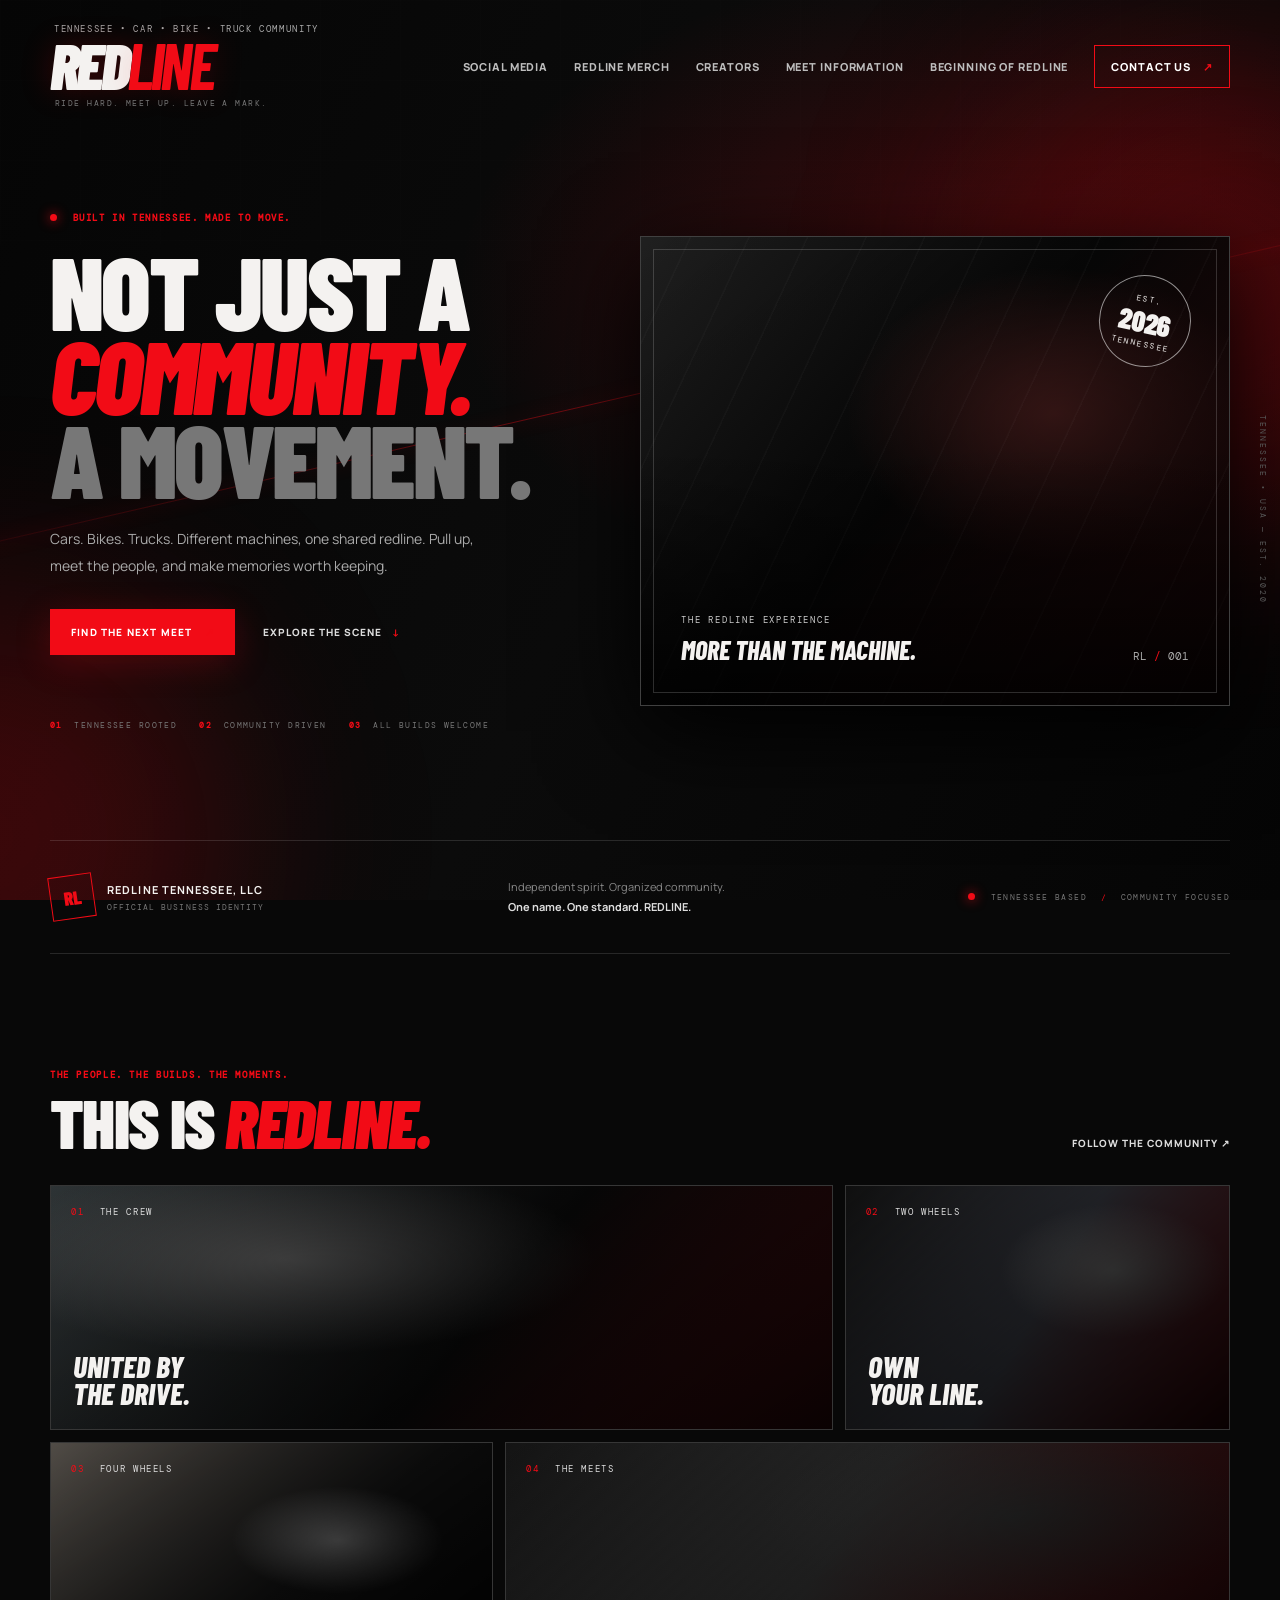
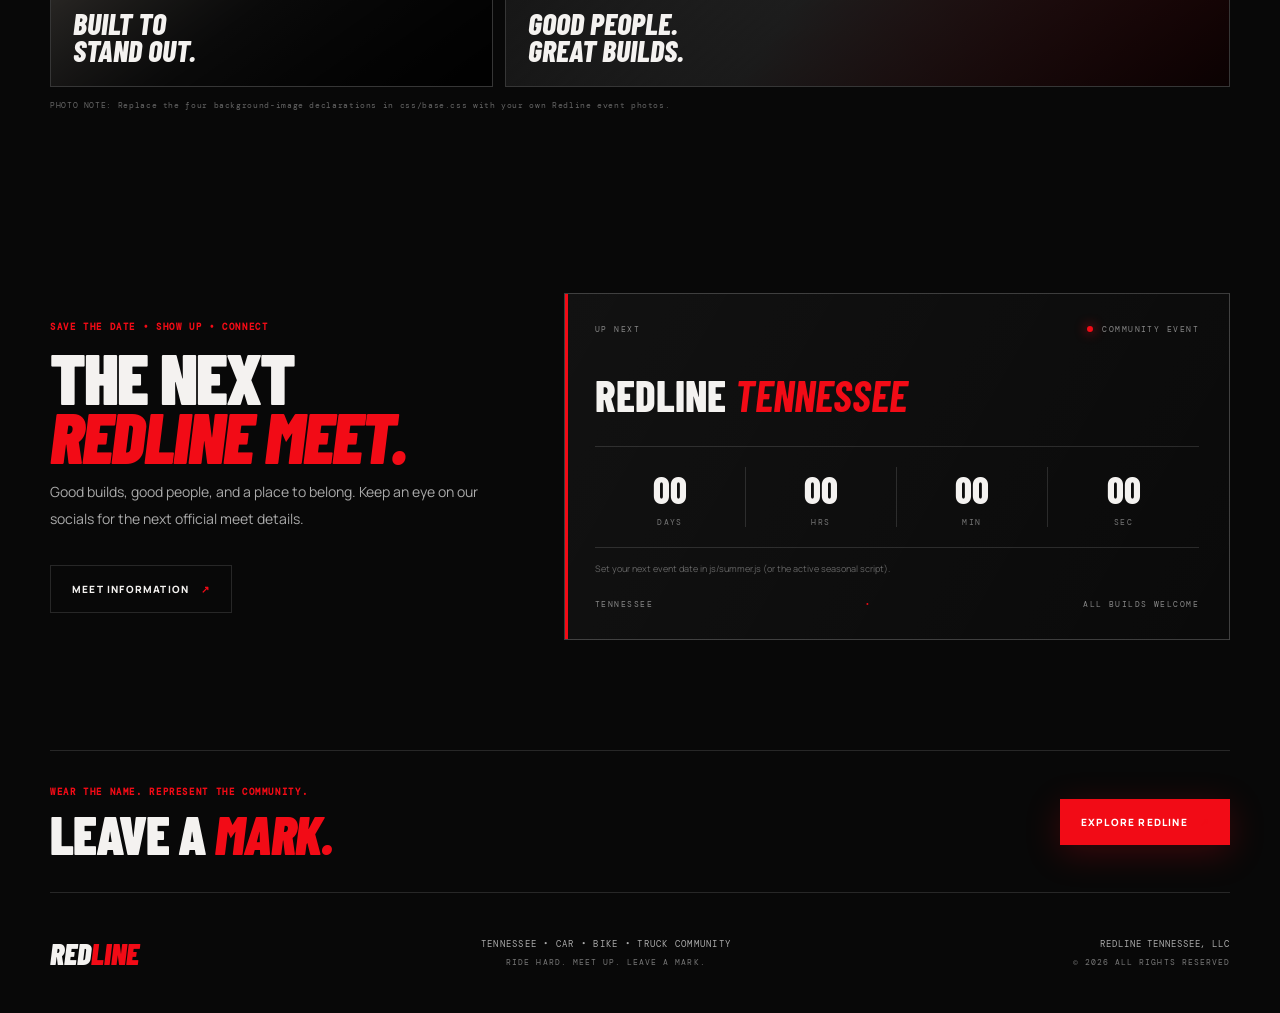
==== index.html @ 78ca35cd "Update index.html" ====
<!doctype html>
<html lang="en">
  <head>
    <meta charset="utf-8" />
    <meta name="viewport" content="width=device-width, initial-scale=1" />
    <meta name="theme-color" content="#080808" />
    <meta
      name="description"
      content="Redline Tennessee — car, bike and truck community. Ride hard. Meet up. Leave a mark."
    />
    <title>REDLINE — Tennessee Automotive Community</title>
    <!-- SEASON SWITCH: change the stylesheet filename below -->
    <link rel="stylesheet" href="css/halloween.css" />
    <link rel="stylesheet" href="css/base.css" />
    <link rel="preconnect" href="https://fonts.googleapis.com" />
    <link rel="preconnect" href="https://fonts.gstatic.com" crossorigin />
    <link
      href="https://fonts.googleapis.com/css2?family=Barlow+Condensed:wght@500;600;700;800;900&family=DM+Mono:wght@400;500&family=Manrope:wght@400;500;600;700;800&display=swap"
      rel="stylesheet"
    />
  </head>
  <body>
    <div class="ambient" aria-hidden="true">
      <div class="ambient-grid"></div>
      <div class="glow glow-one"></div>
      <div class="glow glow-two"></div>
      <div class="light-beam"></div>
      <div class="season-effects" id="seasonEffects"></div>
    </div>

    <header class="site-header">
      <a class="brand" href="#top" aria-label="Redline home">
        <span class="brand-kicker"
          >TENNESSEE • CAR • BIKE • TRUCK COMMUNITY</span
        >
        <span class="brand-word"><span>RED</span><b>LINE</b></span>
        <span class="brand-tagline">RIDE HARD. MEET UP. LEAVE A MARK.</span>
      </a>
      <nav class="nav" aria-label="Main navigation">
        <a href="/social/" target="_blank" rel="noopener">Social Media</a>
        <a href="" target="_blank" rel="noopener">Redline Merch</a>
        <!-- <a href="https://discord.gg" target="_blank" rel="noopener">Discord</a> -->
        <a href="/creators/" target="_blank" rel="noopener">Creators</a>
        <a href="/meet/">Meet Information</a>
        <!-- <a href="" target="_blank" rel="noopener">Stunt Riders</a>  -->
        <a href="/beginning/" target="_blank" rel="noopener">Beginning Of Redline</a>
        <a class="nav-cta" href="mailto:redline.bike.car.community@gmail.com">Contact Us<span>↗</span></a>
      </nav>
      <button
        class="menu-toggle"
        aria-label="Toggle navigation"
        aria-expanded="false"
      >
        ☰
      </button>
    </header>

    <main id="top">
      <section class="hero">
        <div class="hero-copy">
          <div class="eyebrow"><i></i> BUILT IN TENNESSEE. MADE TO MOVE.</div>
          <h1>
            NOT JUST A<br /><em>COMMUNITY.</em><br /><span>A MOVEMENT.</span>
          </h1>
          <p>
            Cars. Bikes. Trucks. Different machines, one shared redline. Pull
            up, meet the people, and make memories worth keeping.
          </p>
          <div class="hero-actions">
            <a class="button button-primary" href="#meet"
              >Find the next meet <span>↗</span></a
            ><a class="text-link" href="#gallery"
              >Explore the scene <span>↓</span></a
            >
          </div>
          <div class="hero-meta">
            <span><b>01</b> TENNESSEE ROOTED</span
            ><span><b>02</b> COMMUNITY DRIVEN</span
            ><span><b>03</b> ALL BUILDS WELCOME</span>
          </div>
        </div>
        <div
          class="hero-art"
          role="images/redline-favicon.png"
          aria-label="Abstract dramatic automotive photography placeholder"
        >
          <div class="hero-art-image"></div>
          <div class="hero-art-shade"></div>
          <div class="hero-stamp">
            <span>EST.</span><strong>2026</strong><small>TENNESSEE</small>
          </div>
          <div class="hero-caption">
            <span>THE REDLINE EXPERIENCE</span><b>MORE THAN THE MACHINE.</b>
          </div>
          <div class="hero-index">RL<span> / </span>001</div>
        </div>
        <div class="side-label">TENNESSEE • USA — EST. 2020</div>
      </section>

      <section class="trust-strip" id="community">
        <div class="trust-mark">
          <span class="seal">RL</span>
          <div>
            <b>REDLINE TENNESSEE, LLC</b
            ><small>OFFICIAL BUSINESS IDENTITY</small>
          </div>
        </div>
        <p>
          Independent spirit. Organized community.<br /><strong
            >One name. One standard. REDLINE.</strong
          >
        </p>
        <div class="trust-note">
          <i></i> TENNESSEE BASED <span> / </span> COMMUNITY FOCUSED
        </div>
      </section>

      <section class="section gallery-section" id="gallery">
        <div class="section-heading">
          <div>
            <div class="eyebrow">THE PEOPLE. THE BUILDS. THE MOMENTS.</div>
            <h2>THIS IS <em>REDLINE.</em></h2>
          </div>
          <a class="text-link" href="#contact">Follow the community ↗</a>
        </div>
        <div class="gallery-grid">
          <article class="gallery-card photo-one">
            <div class="photo-label">01 <span>THE CREW</span></div>
            <div class="photo-title">UNITED BY<br />THE DRIVE.</div>
          </article>
          <article class="gallery-card photo-two">
            <div class="photo-label">02 <span>TWO WHEELS</span></div>
            <div class="photo-title">OWN<br />YOUR LINE.</div>
          </article>
          <article class="gallery-card photo-three">
            <div class="photo-label">03 <span>FOUR WHEELS</span></div>
            <div class="photo-title">BUILT TO<br />STAND OUT.</div>
          </article>
          <article class="gallery-card photo-four">
            <div class="photo-label">04 <span>THE MEETS</span></div>
            <div class="photo-title">GOOD PEOPLE.<br />GREAT BUILDS.</div>
          </article>
        </div>
        <p class="image-note">
          PHOTO NOTE: Replace the four background-image declarations in
          css/base.css with your own Redline event photos.
        </p>
      </section>

      <section class="meet-section" id="meet">
        <div class="meet-copy">
          <div class="eyebrow">SAVE THE DATE • SHOW UP • CONNECT</div>
          <h2>THE NEXT<br /><em>REDLINE MEET.</em></h2>
          <p>
            Good builds, good people, and a place to belong. Keep an eye on our
            socials for the next official meet details.
          </p>
          <a class="button button-outline" href="#contact"
            >Meet information <span>↗</span></a
          >
        </div>
        <div class="meet-panel">
          <div class="meet-top">
            <span>UP NEXT</span><span class="live-dot">COMMUNITY EVENT</span>
          </div>
          <div class="meet-name">REDLINE <b>TENNESSEE</b></div>
          <div class="countdown" id="countdown">
            <div><strong>--</strong><small>DAYS</small></div>
            <div><strong>--</strong><small>HRS</small></div>
            <div><strong>--</strong><small>MIN</small></div>
            <div><strong>--</strong><small>SEC</small></div>
          </div>
          <small class="countdown-help"
            >Set your next event date in js/summer.js (or the active seasonal
            script).</small
          >
          <div class="meet-bottom">
            TENNESSEE <span>•</span> ALL BUILDS WELCOME
          </div>
        </div>
      </section>

      <section class="bottom-cta" id="merch">
        <div>
          <div class="eyebrow">WEAR THE NAME. REPRESENT THE COMMUNITY.</div>
          <h2>LEAVE A <em>MARK.</em></h2>
        </div>
        <a class="button button-primary" href="#contact"
          >Explore Redline <span>↗</span></a
        >
      </section>
    </main>

    <footer id="contact">
      <a class="footer-brand" href="#top">RED<span>LINE</span></a>
      <div class="footer-center">
        TENNESSEE • CAR • BIKE • TRUCK COMMUNITY<br /><small
          >RIDE HARD. MEET UP. LEAVE A MARK.</small
        >
      </div>
      <div class="footer-right">
        REDLINE TENNESSEE, LLC<br /><small
          >© <span id="year"></span> ALL RIGHTS RESERVED</small
        >
      </div>
    </footer>
    <!-- SEASON SWITCH: change the JavaScript filename below to match the CSS season -->
    <script src="js/halloween.js"></script>
  </body>
</html>
---- css/halloween.css ----
:root{--red:#ff641c;--season-glow:rgba(255,82,12,.25);--season-accent:#ff6a16}.ambient{background:radial-gradient(ellipse at 76% 28%,rgba(255,78,0,.2),transparent 38%),linear-gradient(115deg,#050403,#100a06 55%,#050403)}.ambient-grid{opacity:.08}.hero-art-image{background:linear-gradient(140deg,rgba(0,0,0,.12),rgba(0,0,0,.83)),radial-gradient(ellipse at 70% 35%,#8a3b13 0%,transparent 36%),linear-gradient(130deg,#292019,#080604 48%,#4b1709)}.light-beam{background:linear-gradient(90deg,transparent,#ff6a16,transparent);box-shadow:0 0 22px #ff6a16}
.season-particle{position:absolute;bottom:-8px;width:3px;height:3px;border-radius:50%;background:#ff751c;opacity:0;box-shadow:0 0 10px #ff4b0b;animation:float-season linear infinite}@keyframes float-season{0%{transform:translate3d(0,0,0);opacity:0}20%{opacity:.8}100%{transform:translate3d(var(--drift),-110vh,0);opacity:0}}
---- css/base.css ----
* {
  box-sizing: border-box;
}
:root {
  --red: #f20b16;
  --red2: #8e080d;
  --bg: #080808;
  --panel: #101010;
  --line: rgba(255, 255, 255, 0.13);
  --muted: #898989;
  --season-glow: rgba(242, 11, 22, 0.22);
  --season-accent: #f20b16;
}
html {
  scroll-behavior: smooth;
  scroll-padding-top: 90px;
}
body {
  margin: 0;
  background: var(--bg);
  color: #f4f2f0;
  font-family: Manrope, Arial, sans-serif;
  overflow-x: hidden;
}
a {
  color: inherit;
  text-decoration: none;
}
.ambient {
  position: fixed;
  inset: 0;
  z-index: -1;
  overflow: hidden;
  pointer-events: none;
  background:
    radial-gradient(ellipse at 75% 32%, var(--season-glow), transparent 37%),
    linear-gradient(115deg, #050505, #0b0b0b 50%, #050505);
}
.ambient-grid {
  position: absolute;
  inset: 0;
  opacity: 0.13;
  background-image:
    linear-gradient(rgba(255, 255, 255, 0.045) 1px, transparent 1px),
    linear-gradient(90deg, rgba(255, 255, 255, 0.045) 1px, transparent 1px);
  background-size: 80px 80px;
  mask-image: linear-gradient(to bottom, black, transparent 85%);
}
.glow {
  position: absolute;
  width: 38vw;
  height: 38vw;
  border-radius: 50%;
  filter: blur(100px);
  background: var(--season-glow);
  animation: drift 13s ease-in-out infinite alternate;
}
.glow-one {
  top: 5%;
  right: -15%;
}
.glow-two {
  bottom: -20%;
  left: -20%;
  animation-delay: -6s;
}
.light-beam {
  position: absolute;
  width: 150vw;
  height: 1px;
  top: 42%;
  left: -20%;
  transform: rotate(-13deg);
  background: linear-gradient(
    90deg,
    transparent,
    var(--season-accent),
    transparent
  );
  opacity: 0.5;
  box-shadow: 0 0 18px var(--season-accent);
  animation: beam 9s ease-in-out infinite;
}
.season-effects {
  position: absolute;
  inset: 0;
}
.site-header,
main,
footer {
  width: min(1180px, calc(100% - 64px));
  margin: auto;
}
.site-header {
  height: 132px;
  display: flex;
  align-items: center;
  justify-content: space-between;
  gap: 30px;
}
.brand {
  display: flex;
  flex-direction: column;
  align-items: flex-start;
  line-height: 1;
}
.brand-kicker,
.brand-tagline,
.eyebrow,
.hero-meta,
.photo-label,
.meet-top,
.meet-bottom,
.trust-note,
.countdown small,
.image-note {
  font-family: "DM Mono", monospace;
  letter-spacing: 0.18em;
}
.brand-kicker {
  font-size: 9px;
  color: #aaa;
  margin: 0 0 6px 4px;
}
.brand-word {
  font:
    900 64px/0.78 "Barlow Condensed",
    sans-serif;
  font-style: italic;
  letter-spacing: -0.055em;
  text-shadow: 0 0 32px var(--season-glow);
}
.brand-word b {
  color: var(--red);
}
.brand-tagline {
  font-size: 8px;
  color: #777;
  margin: 10px 0 0 5px;
}
.nav {
  display: flex;
  align-items: center;
  gap: 26px;
  font-size: 11px;
  font-weight: 800;
  text-transform: uppercase;
  letter-spacing: 0.08em;
}
.nav a {
  color: #bdbdbd;
  transition: 0.2s;
}
.nav a:hover {
  color: white;
}
.nav .nav-cta {
  color: white;
  border: 1px solid var(--red);
  padding: 13px 16px;
}
.nav-cta span,
.button span {
  color: var(--red);
  margin-left: 12px;
}
.menu-toggle {
  display: none;
  background: none;
  color: white;
  border: 1px solid var(--line);
  padding: 10px;
  font-size: 20px;
}
.hero {
  min-height: 590px;
  display: grid;
  grid-template-columns: 1fr 1fr;
  align-items: center;
  position: relative;
  padding: 45px 0 75px;
}
.hero-copy {
  position: relative;
  z-index: 2;
  padding: 35px 0;
}
.eyebrow {
  font-size: 9px;
  color: var(--red);
  font-weight: 700;
}
.eyebrow i,
.live-dot:before,
.trust-note i {
  display: inline-block;
  width: 7px;
  height: 7px;
  border-radius: 50%;
  background: var(--red);
  box-shadow: 0 0 12px var(--red);
  margin-right: 9px;
}
.hero h1,
.section-heading h2,
.meet-copy h2,
.bottom-cta h2 {
  font:
    900 clamp(68px, 8vw, 112px)/0.82 "Barlow Condensed",
    sans-serif;
  letter-spacing: -0.025em;
  margin: 25px 0;
}
.hero h1 em,
.section-heading h2 em,
.meet-copy h2 em,
.bottom-cta h2 em {
  font-style: italic;
  color: var(--red);
}
.hero h1 span {
  color: #777;
}
.hero-copy > p,
.meet-copy > p {
  max-width: 440px;
  color: #aaa;
  font-size: 14px;
  line-height: 1.9;
}
.hero-actions {
  display: flex;
  align-items: center;
  gap: 28px;
  margin-top: 30px;
}
.button {
  display: inline-flex;
  align-items: center;
  padding: 16px 21px;
  font-size: 10px;
  font-weight: 900;
  text-transform: uppercase;
  letter-spacing: 0.12em;
  transition: 0.25s;
}
.button-primary {
  background: var(--red);
  color: white;
  box-shadow: 0 8px 35px var(--season-glow);
}
.button-primary:hover {
  transform: translateY(-3px);
  filter: brightness(1.15);
}
.text-link {
  font-size: 10px;
  text-transform: uppercase;
  letter-spacing: 0.1em;
  font-weight: 800;
  color: #ddd;
}
.text-link span {
  color: var(--red);
  margin-left: 7px;
}
.hero-meta {
  display: flex;
  gap: 22px;
  margin-top: 65px;
  font-size: 8px;
  color: #777;
}
.hero-meta b {
  color: var(--red);
  margin-right: 5px;
}
.hero-art {
  height: 470px;
  position: relative;
  overflow: hidden;
  border: 1px solid rgba(255, 255, 255, 0.18);
  background: #161616;
  box-shadow: 0 25px 90px #000;
}
.hero-art:before {
  content: "";
  position: absolute;
  inset: 12px;
  border: 1px solid rgba(255, 255, 255, 0.17);
  z-index: 2;
  pointer-events: none;
}
.hero-art-image {
  position: absolute;
  inset: 0;
  background:
    linear-gradient(140deg, rgba(0, 0, 0, 0.05), rgba(0, 0, 0, 0.8)),
    radial-gradient(ellipse at 70% 38%, #5b2524 0%, transparent 35%),
    linear-gradient(130deg, #222 0%, #090909 48%, #4b1012 100%);
  transform: scale(1.02);
  animation: slowzoom 18s ease-in-out infinite alternate;
}
.hero-art-image:after {
  content: "";
  position: absolute;
  inset: 0;
  background: repeating-linear-gradient(
    115deg,
    transparent 0 50px,
    rgba(255, 255, 255, 0.025) 51px 52px
  );
}
.hero-art-shade {
  position: absolute;
  inset: 0;
  background: linear-gradient(0deg, rgba(0, 0, 0, 0.8), transparent 55%);
}
.hero-stamp {
  position: absolute;
  top: 38px;
  right: 38px;
  width: 92px;
  height: 92px;
  border: 1px solid rgba(255, 255, 255, 0.55);
  border-radius: 50%;
  display: flex;
  flex-direction: column;
  align-items: center;
  justify-content: center;
  transform: rotate(12deg);
  z-index: 3;
}
.hero-stamp span,
.hero-stamp small {
  font: 8px "DM Mono";
  letter-spacing: 0.2em;
}
.hero-stamp strong {
  font: 900 29px "Barlow Condensed";
}
.hero-caption {
  position: absolute;
  bottom: 40px;
  left: 40px;
  z-index: 3;
  display: flex;
  flex-direction: column;
  gap: 8px;
}
.hero-caption span {
  font: 9px "DM Mono";
  letter-spacing: 0.2em;
  color: #ccc;
}
.hero-caption b {
  font: 800 26px "Barlow Condensed";
  font-style: italic;
}
.hero-index {
  position: absolute;
  right: 40px;
  bottom: 42px;
  z-index: 3;
  font: 11px "DM Mono";
  color: #aaa;
}
.hero-index span {
  color: var(--red);
}
.side-label {
  position: absolute;
  right: -38px;
  top: 40%;
  writing-mode: vertical-rl;
  font: 8px "DM Mono";
  letter-spacing: 0.25em;
  color: #555;
}
.trust-strip {
  border-top: 1px solid var(--line);
  border-bottom: 1px solid var(--line);
  padding: 25px 0;
  display: flex;
  align-items: center;
  justify-content: space-between;
  gap: 20px;
}
.trust-mark {
  display: flex;
  align-items: center;
  gap: 13px;
}
.seal {
  width: 44px;
  height: 44px;
  border: 1px solid var(--red);
  display: grid;
  place-items: center;
  color: var(--red);
  font: 900 19px "Barlow Condensed";
  transform: rotate(-8deg);
}
.trust-mark div {
  display: flex;
  flex-direction: column;
  gap: 5px;
}
.trust-mark b {
  font-size: 11px;
  letter-spacing: 0.1em;
}
.trust-mark small,
.footer-center small,
.footer-right small {
  font: 8px "DM Mono";
  color: #777;
  letter-spacing: 0.13em;
}
.trust-strip > p {
  font-size: 11px;
  line-height: 1.8;
  color: #888;
}
.trust-strip > p strong {
  color: #ddd;
}
.trust-note {
  font-size: 8px;
  color: #777;
}
.trust-note span {
  color: var(--red);
  margin: 0 7px;
}
.section {
  padding: 115px 0;
}
.section-heading {
  display: flex;
  align-items: end;
  justify-content: space-between;
  margin-bottom: 35px;
}
.section-heading h2,
.meet-copy h2,
.bottom-cta h2 {
  font-size: 68px;
  margin: 14px 0 0;
}
.gallery-grid {
  display: grid;
  grid-template-columns: 1.15fr 0.85fr 1fr;
  grid-template-rows: 245px 245px;
  gap: 12px;
}
.gallery-card {
  position: relative;
  overflow: hidden;
  border: 1px solid var(--line);
  background-color: #181818;
  background-size: cover;
  background-position: center;
  isolation: isolate;
  transition: 0.35s;
}
.gallery-card:before {
  content: "";
  position: absolute;
  inset: 0;
  z-index: -1;
  background:
    linear-gradient(145deg, rgba(0, 0, 0, 0.05), rgba(0, 0, 0, 0.9)),
    var(--card-art, linear-gradient(130deg, #242424, #090909 60%, #401012));
  transition: 0.5s;
}
.gallery-card:hover:before {
  transform: scale(1.06);
}
.photo-one {
  grid-column: span 2;
  --card-art:
    radial-gradient(ellipse at 30% 30%, #555 0, transparent 40%),
    linear-gradient(130deg, #303638, #0b0b0b 55%, #661015);
}
.photo-two {
  --card-art:
    radial-gradient(ellipse at 70% 35%, #5b5b5b 0, transparent 30%),
    linear-gradient(120deg, #101010, #31333a 50%, #590d12);
}
.photo-three {
  --card-art:
    radial-gradient(ellipse at 65% 40%, #777 0, transparent 26%),
    linear-gradient(140deg, #55504a, #151515 55%, #070707);
}
.photo-four {
  grid-column: span 2;
  --card-art:
    radial-gradient(ellipse at 70% 30%, #393939, transparent 35%),
    linear-gradient(125deg, #151515, #353535 45%, #690e13);
}
.photo-label {
  position: absolute;
  top: 20px;
  left: 20px;
  font-size: 9px;
  color: var(--red);
}
.photo-label span {
  color: #ddd;
  margin-left: 9px;
}
.photo-title {
  position: absolute;
  left: 22px;
  bottom: 22px;
  font: 800 30px/0.9 "Barlow Condensed";
  font-style: italic;
}
.image-note {
  font-size: 8px;
  color: #666;
  margin-top: 13px;
  letter-spacing: 0.08em;
}
.meet-section {
  display: grid;
  grid-template-columns: 0.8fr 1.2fr;
  gap: 70px;
  align-items: center;
  padding: 60px 0 110px;
}
.meet-copy h2 {
  font-size: 72px;
}
.button-outline {
  border: 1px solid var(--line);
  margin-top: 18px;
}
.button-outline:hover {
  border-color: var(--red);
}
.meet-panel {
  border: 1px solid rgba(255, 255, 255, 0.2);
  padding: 30px;
  background: linear-gradient(
    120deg,
    rgba(255, 255, 255, 0.045),
    rgba(255, 255, 255, 0.01)
  );
  position: relative;
}
.meet-panel:before {
  content: "";
  position: absolute;
  left: 0;
  top: 0;
  bottom: 0;
  width: 3px;
  background: var(--red);
}
.meet-top,
.meet-bottom {
  display: flex;
  justify-content: space-between;
  font-size: 8px;
  color: #888;
}
.live-dot:before {
  content: "";
  width: 6px;
  height: 6px;
}
.meet-name {
  font: 800 clamp(25px, 4vw, 43px) "Barlow Condensed";
  margin: 35px 0 25px;
}
.meet-name b {
  color: var(--red);
  font-style: italic;
}
.countdown {
  display: grid;
  grid-template-columns: repeat(4, 1fr);
  border-top: 1px solid var(--line);
  border-bottom: 1px solid var(--line);
  padding: 20px 0;
}
.countdown div {
  display: flex;
  flex-direction: column;
  align-items: center;
  gap: 6px;
  border-right: 1px solid var(--line);
}
.countdown div:last-child {
  border: 0;
}
.countdown strong {
  font: 800 37px "Barlow Condensed";
}
.countdown small {
  font-size: 8px;
  color: #777;
}
.countdown-help {
  display: block;
  color: #666;
  font-size: 9px;
  margin-top: 14px;
}
.meet-bottom {
  margin-top: 24px;
}
.meet-bottom span {
  color: var(--red);
}
.bottom-cta {
  border-top: 1px solid var(--line);
  border-bottom: 1px solid var(--line);
  padding: 35px 0;
  display: flex;
  align-items: center;
  justify-content: space-between;
}
.bottom-cta h2 {
  font-size: 54px;
}
footer {
  min-height: 120px;
  display: flex;
  align-items: center;
  justify-content: space-between;
  gap: 20px;
}
.footer-brand {
  font: 900 30px "Barlow Condensed";
  font-style: italic;
}
.footer-brand span {
  color: var(--red);
}
.footer-center {
  text-align: center;
  font: 9px "DM Mono";
  letter-spacing: 0.14em;
  color: #aaa;
  line-height: 2;
}
.footer-right {
  text-align: right;
  font: 9px "DM Mono";
  letter-spacing: 0.1em;
  color: #aaa;
  line-height: 2;
}
@keyframes drift {
  to {
    transform: translate(8vw, 5vh) scale(1.2);
  }
}
@keyframes beam {
  0%,
  100% {
    opacity: 0.15;
    transform: translateX(-10%) rotate(-13deg);
  }
  50% {
    opacity: 0.65;
    transform: translateX(10%) rotate(-13deg);
  }
}
@keyframes slowzoom {
  to {
    transform: scale(1.1);
  }
}
@media (max-width: 850px) {
  .site-header,
  main,
  footer {
    width: min(100% - 36px, 650px);
  }
  .site-header {
    height: 105px;
  }
  .brand-word {
    font-size: 53px;
  }
  .nav {
    gap: 13px;
    font-size: 9px;
  }
  .nav a:not(.nav-cta) {
    display: none;
  }
  .hero {
    grid-template-columns: 1fr;
    padding: 30px 0 55px;
    gap: 30px;
  }
  .hero h1 {
    font-size: clamp(72px, 15vw, 105px);
  }
  .hero-art {
    height: 390px;
  }
  .side-label {
    display: none;
  }
  .hero-meta {
    gap: 12px;
    flex-wrap: wrap;
    margin-top: 40px;
  }
  .trust-strip {
    flex-wrap: wrap;
  }
  .trust-note {
    width: 100%;
  }
  .section {
    padding: 80px 0;
  }
  .gallery-grid {
    grid-template-columns: 1fr 1fr;
    grid-template-rows: 210px 210px 210px;
  }
  .photo-one,
  .photo-four {
    grid-column: span 2;
  }
  .meet-section {
    grid-template-columns: 1fr;
    gap: 30px;
    padding: 35px 0 75px;
  }
  .section-heading h2 {
    font-size: 58px;
  }
}
@media (max-width: 560px) {
  .site-header,
  main,
  footer {
    width: calc(100% - 30px);
  }
  .nav {
    display: none;
    position: absolute;
    top: 90px;
    left: 15px;
    right: 15px;
    padding: 20px;
    background: #111;
    border: 1px solid var(--line);
    z-index: 10;
    flex-direction: column;
    align-items: stretch;
  }
  .nav.open {
    display: flex;
  }
  .nav a:not(.nav-cta) {
    display: block;
  }
  .menu-toggle {
    display: block;
  }
  .brand-kicker {
    font-size: 7px;
  }
  .brand-word {
    font-size: 48px;
  }
  .hero h1 {
    font-size: 72px;
  }
  .hero-copy > p {
    font-size: 12px;
  }
  .hero-art {
    height: 330px;
  }
  .hero-meta {
    font-size: 7px;
  }
  .trust-strip > p {
    width: 100%;
  }
  .trust-note {
    font-size: 7px;
  }
  .section-heading {
    align-items: flex-start;
    flex-direction: column;
    gap: 20px;
  }
  .section-heading h2,
  .meet-copy h2 {
    font-size: 56px;
  }
  .gallery-grid {
    grid-template-rows: 170px 170px 170px;
    gap: 8px;
  }
  .photo-title {
    font-size: 23px;
  }
  .meet-panel {
    padding: 23px 17px;
  }
  .countdown strong {
    font-size: 29px;
  }
  .bottom-cta {
    align-items: flex-start;
    flex-direction: column;
    gap: 20px;
  }
  .bottom-cta h2 {
    font-size: 49px;
  }
  footer {
    padding: 25px 0;
    flex-wrap: wrap;
  }
  .footer-center {
    order: 3;
    width: 100%;
    text-align: left;
  }
  .footer-right {
    font-size: 8px;
  }
}
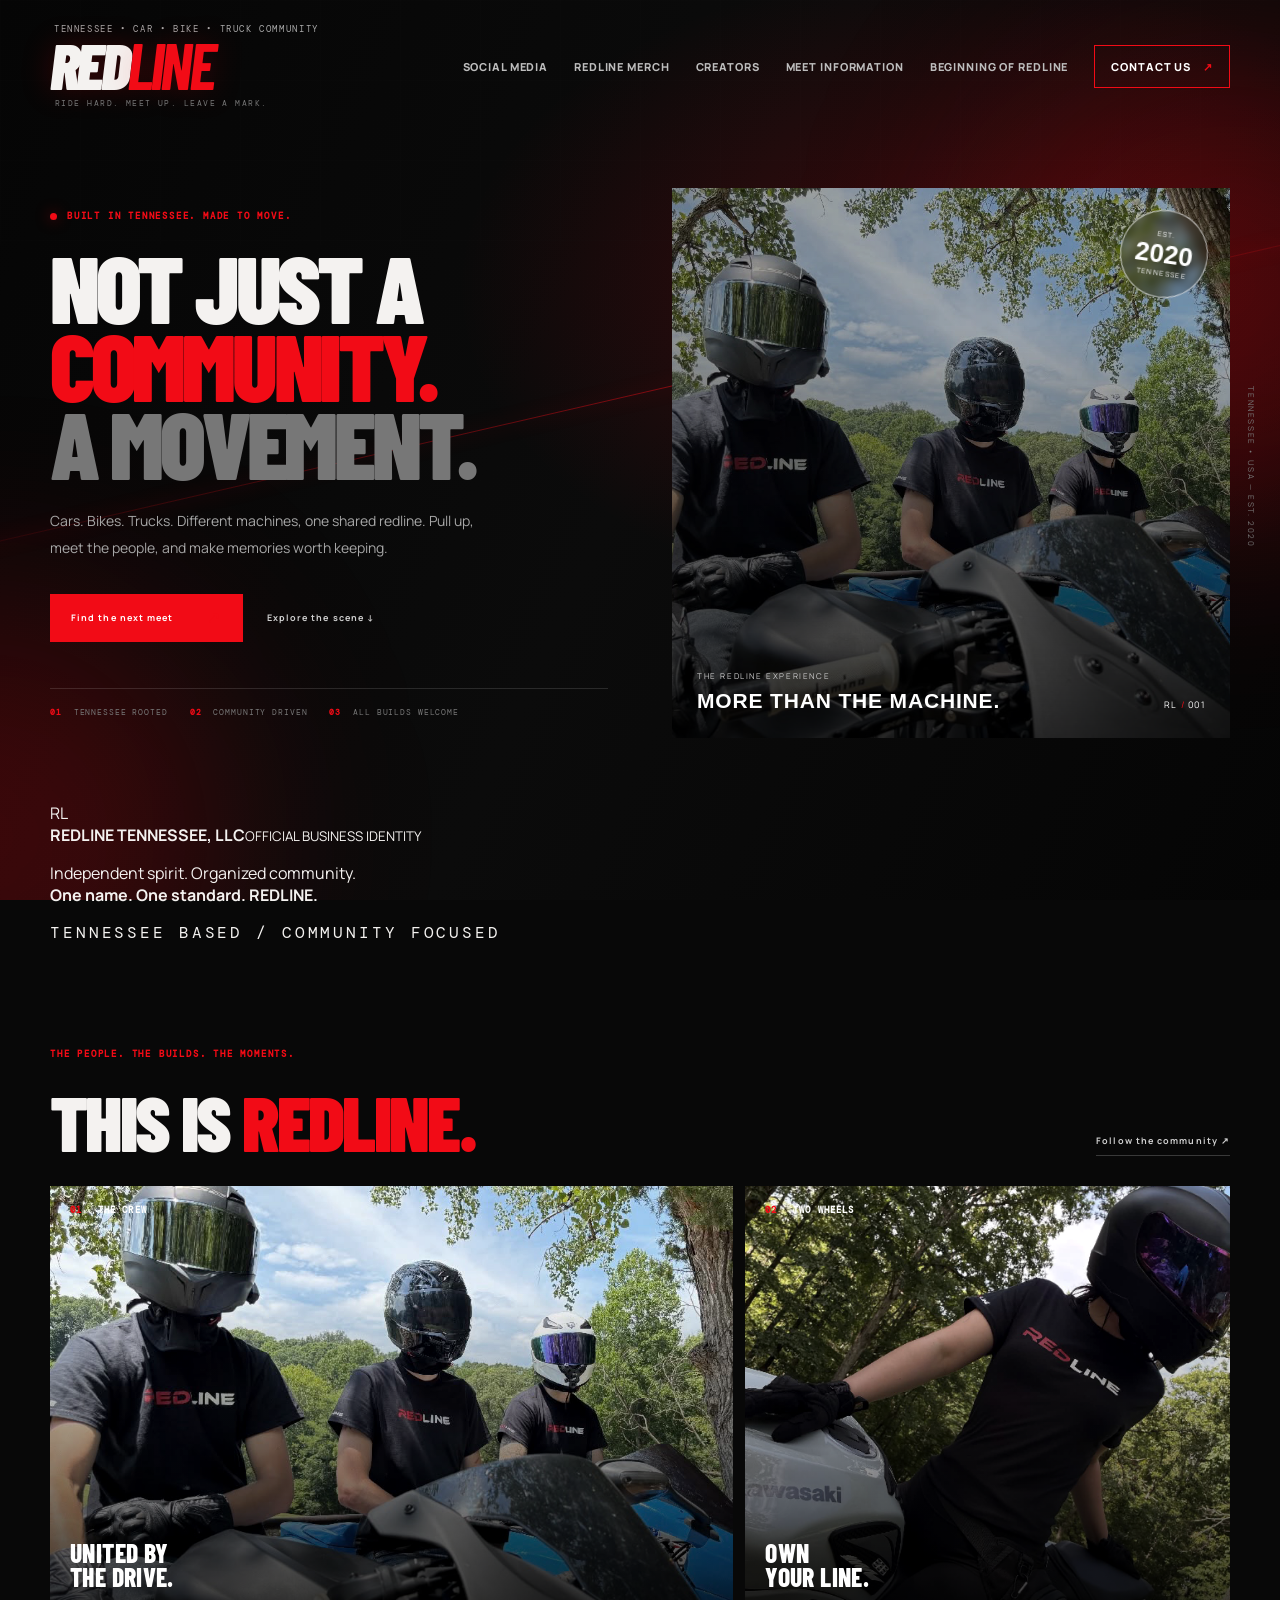
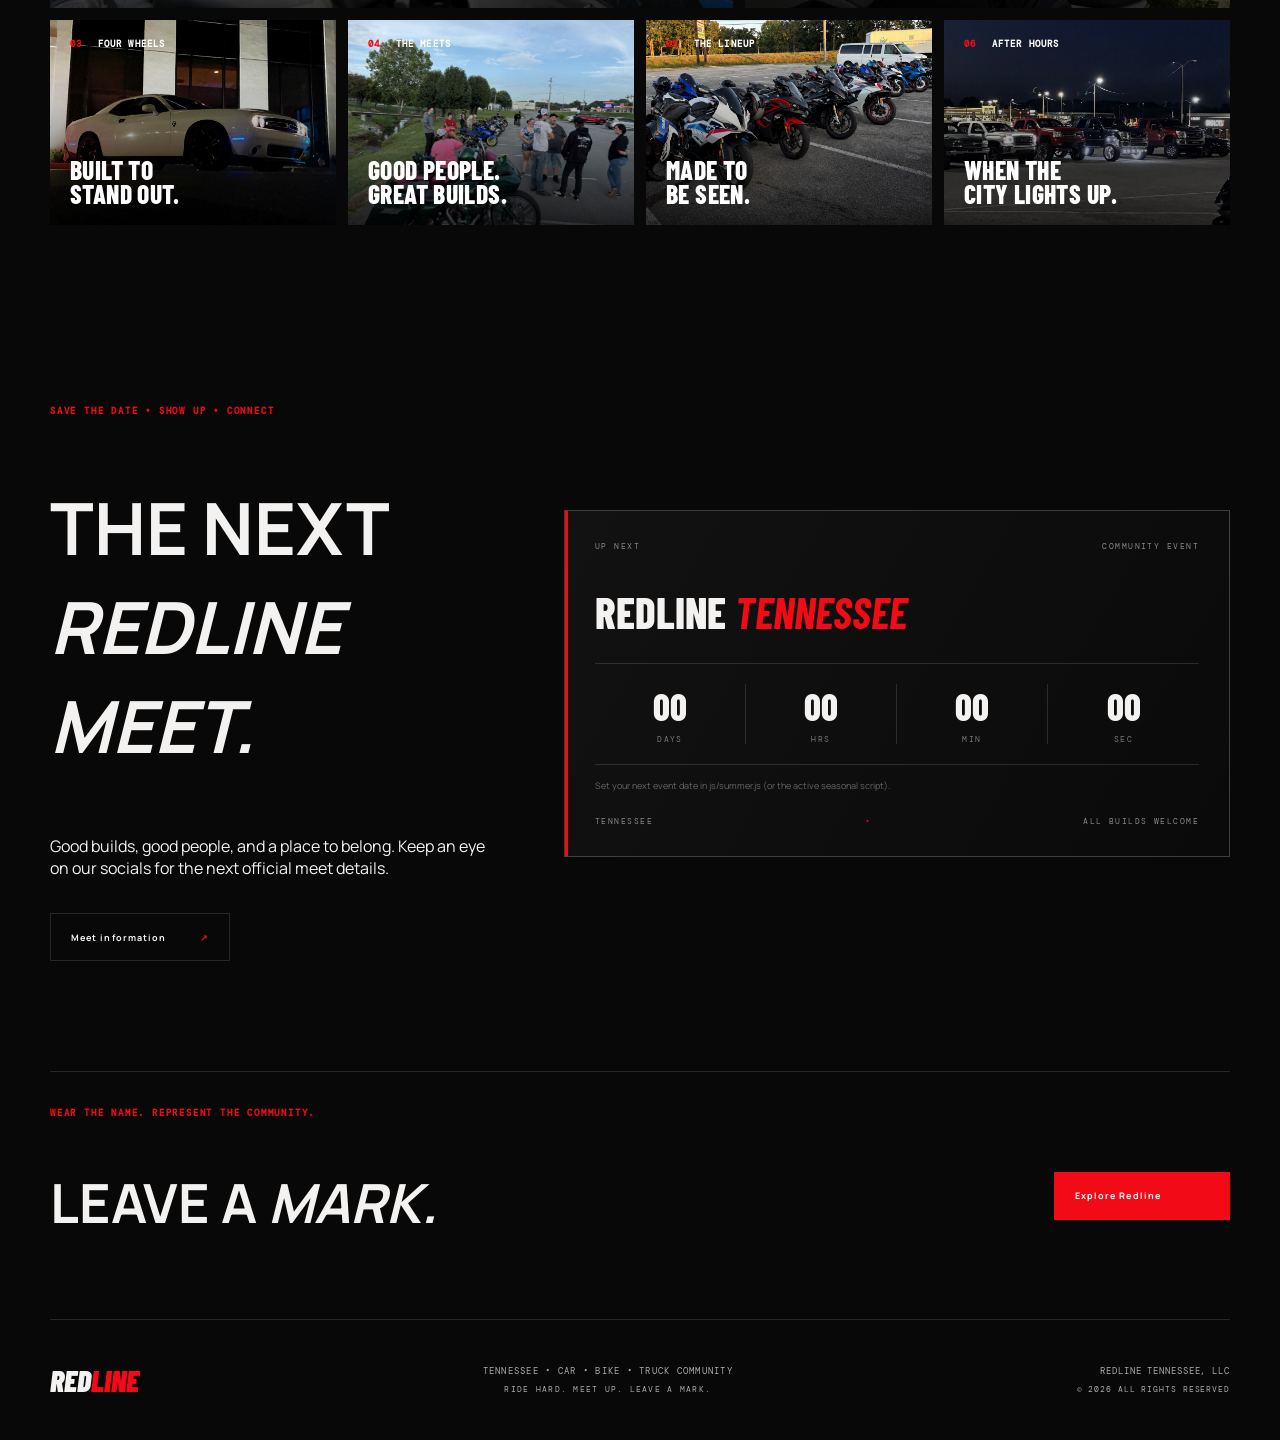
==== commit 61d3a3d5: "d" ====
--- a/index.html
+++ b/index.html
@@ -59,17 +59,15 @@
       <section class="hero">
         <div class="hero-copy">
           <div class="eyebrow"><i></i> BUILT IN TENNESSEE. MADE TO MOVE.</div>
-          <h1>
-            NOT JUST A<br /><em>COMMUNITY.</em><br /><span>A MOVEMENT.</span>
-          </h1>
+          <h1>NOT JUST A<br /><em>COMMUNITY.</em><br /><span>A MOVEMENT.</span></h1>
           <p>
-            Cars. Bikes. Trucks. Different machines, one shared redline. Pull
-            up, meet the people, and make memories worth keeping.
+            Cars. Bikes. Trucks. Different machines, one shared redline. Pull up,
+            meet the people, and make memories worth keeping.
           </p>
           <div class="hero-actions">
-            <a class="button button-primary" href="#meet"
+            <a class="button button-primary" href="/meet/"
               >Find the next meet <span>↗</span></a
-            ><a class="text-link" href="#gallery"
+            ><a class="text-link" href="/creators/"
               >Explore the scene <span>↓</span></a
             >
           </div>
@@ -79,15 +77,15 @@
             ><span><b>03</b> ALL BUILDS WELCOME</span>
           </div>
         </div>
-        <div
-          class="hero-art"
-          role="images/redline-favicon.png"
-          aria-label="Abstract dramatic automotive photography placeholder"
-        >
-          <div class="hero-art-image"></div>
+        <div class="hero-art">
+          <img
+            class="hero-art-image"
+            src="/images/image1.jpg"
+            alt="Redline riders gathered together"
+          />
           <div class="hero-art-shade"></div>
           <div class="hero-stamp">
-            <span>EST.</span><strong>2026</strong><small>TENNESSEE</small>
+            <span>EST.</span><strong>2020</strong><small>TENNESSEE</small>
           </div>
           <div class="hero-caption">
             <span>THE REDLINE EXPERIENCE</span><b>MORE THAN THE MACHINE.</b>
@@ -125,26 +123,36 @@
         </div>
         <div class="gallery-grid">
           <article class="gallery-card photo-one">
+            <img src="/images/image1.jpg" alt="Redline members together" />
             <div class="photo-label">01 <span>THE CREW</span></div>
             <div class="photo-title">UNITED BY<br />THE DRIVE.</div>
           </article>
           <article class="gallery-card photo-two">
+            <img src="/images/image2.jpg" alt="Redline motorcycle rider" />
             <div class="photo-label">02 <span>TWO WHEELS</span></div>
             <div class="photo-title">OWN<br />YOUR LINE.</div>
           </article>
           <article class="gallery-card photo-three">
+            <img src="/images/image3.jpg" alt="Car at a Redline meet" />
             <div class="photo-label">03 <span>FOUR WHEELS</span></div>
             <div class="photo-title">BUILT TO<br />STAND OUT.</div>
           </article>
           <article class="gallery-card photo-four">
+            <img src="/images/first-meet.jpg" alt="Redline community meet" />
             <div class="photo-label">04 <span>THE MEETS</span></div>
             <div class="photo-title">GOOD PEOPLE.<br />GREAT BUILDS.</div>
           </article>
-        </div>
-        <p class="image-note">
-          PHOTO NOTE: Replace the four background-image declarations in
-          css/base.css with your own Redline event photos.
-        </p>
+          <article class="gallery-card photo-five">
+            <img src="/images/image6.jpg" alt="Motorcycle lineup" />
+            <div class="photo-label">05 <span>THE LINEUP</span></div>
+            <div class="photo-title">MADE TO<br />BE SEEN.</div>
+          </article>
+          <article class="gallery-card photo-six">
+            <img src="/images/image7.jpg" alt="Vehicles gathered after dark" />
+            <div class="photo-label">06 <span>AFTER HOURS</span></div>
+            <div class="photo-title">WHEN THE<br />CITY LIGHTS UP.</div>
+          </article>
+        </div>
       </section>
 
       <section class="meet-section" id="meet">
@@ -155,7 +163,7 @@
             Good builds, good people, and a place to belong. Keep an eye on our
             socials for the next official meet details.
           </p>
-          <a class="button button-outline" href="#contact"
+          <a class="button button-outline" href="/meet/"
             >Meet information <span>↗</span></a
           >
         </div>
@@ -185,7 +193,7 @@
           <div class="eyebrow">WEAR THE NAME. REPRESENT THE COMMUNITY.</div>
           <h2>LEAVE A <em>MARK.</em></h2>
         </div>
-        <a class="button button-primary" href="#contact"
+        <a class="button button-primary" href="/beginning/"
           >Explore Redline <span>↗</span></a
         >
       </section>
--- a/css/base.css
+++ b/css/base.css
@@ -173,349 +173,499 @@
   font-size: 20px;
 }
 .hero {
-  min-height: 590px;
+  position: relative;
   display: grid;
-  grid-template-columns: 1fr 1fr;
-  align-items: center;
-  position: relative;
-  padding: 45px 0 75px;
-}
+  grid-template-columns: minmax(0, 1fr) minmax(0, 1fr);
+  align-items: center;
+  gap: clamp(28px, 5vw, 76px);
+  min-height: 650px;
+  padding: 56px 0 64px;
+}
+
 .hero-copy {
   position: relative;
-  z-index: 2;
-  padding: 35px 0;
-}
+  z-index: 1;
+  min-width: 0;
+}
+
 .eyebrow {
+  display: flex;
+  align-items: center;
+  gap: 10px;
+  margin-bottom: 25px;
+  color: var(--red, #e50916);
   font-size: 9px;
-  color: var(--red);
   font-weight: 700;
-}
-.eyebrow i,
-.live-dot:before,
-.trust-note i {
-  display: inline-block;
+  letter-spacing: .2em;
+  line-height: 1.5;
+}
+
+.eyebrow i {
   width: 7px;
   height: 7px;
+  flex: 0 0 7px;
   border-radius: 50%;
-  background: var(--red);
-  box-shadow: 0 0 12px var(--red);
-  margin-right: 9px;
-}
-.hero h1,
-.section-heading h2,
-.meet-copy h2,
-.bottom-cta h2 {
-  font:
-    900 clamp(68px, 8vw, 112px)/0.82 "Barlow Condensed",
-    sans-serif;
-  letter-spacing: -0.025em;
-  margin: 25px 0;
-}
-.hero h1 em,
-.section-heading h2 em,
-.meet-copy h2 em,
-.bottom-cta h2 em {
-  font-style: italic;
-  color: var(--red);
-}
+  background: var(--red, #e50916);
+  box-shadow: 0 0 14px color-mix(in srgb, var(--red, #e50916) 55%, transparent);
+}
+
+.hero h1 {
+  margin: 0 0 27px;
+  font-family: "Barlow Condensed", Impact, sans-serif;
+  font-size: clamp(68px, 7.4vw, 112px);
+  font-weight: 900;
+  letter-spacing: -.045em;
+  line-height: .82;
+}
+
+.hero h1 em {
+  color: var(--red, #e50916);
+  font-style: normal;
+}
+
 .hero h1 span {
   color: #777;
 }
-.hero-copy > p,
-.meet-copy > p {
-  max-width: 440px;
-  color: #aaa;
+
+.hero-copy > p {
+  max-width: 460px;
+  margin: 0;
+  color: #a6a6a6;
   font-size: 14px;
   line-height: 1.9;
 }
+
 .hero-actions {
   display: flex;
   align-items: center;
-  gap: 28px;
-  margin-top: 30px;
-}
+  flex-wrap: wrap;
+  gap: 24px;
+  margin: 32px 0 46px;
+}
+
 .button {
   display: inline-flex;
   align-items: center;
-  padding: 16px 21px;
-  font-size: 10px;
-  font-weight: 900;
-  text-transform: uppercase;
-  letter-spacing: 0.12em;
-  transition: 0.25s;
-}
+  justify-content: center;
+  gap: 22px;
+  min-height: 48px;
+  padding: 0 20px;
+  font-size: 9px;
+  font-weight: 700;
+  letter-spacing: .12em;
+  transition: background .2s ease, border-color .2s ease, transform .2s ease;
+}
+
 .button-primary {
-  background: var(--red);
-  color: white;
-  box-shadow: 0 8px 35px var(--season-glow);
-}
+  border: 1px solid var(--red, #e50916);
+  background: var(--red, #e50916);
+  color: #fff;
+}
+
 .button-primary:hover {
-  transform: translateY(-3px);
-  filter: brightness(1.15);
-}
+  transform: translateY(-2px);
+  background: #b90812;
+  border-color: #b90812;
+}
+
+.button-primary span {
+  font-size: 15px;
+}
+
 .text-link {
-  font-size: 10px;
-  text-transform: uppercase;
-  letter-spacing: 0.1em;
-  font-weight: 800;
-  color: #ddd;
-}
-.text-link span {
-  color: var(--red);
-  margin-left: 7px;
-}
+  color: #d0d0d0;
+  font-size: 9px;
+  font-weight: 700;
+  letter-spacing: .12em;
+  text-decoration: none;
+  transition: color .2s ease;
+}
+
+.text-link:hover {
+  color: var(--red, #e50916);
+}
+
 .hero-meta {
   display: flex;
-  gap: 22px;
-  margin-top: 65px;
+  flex-wrap: wrap;
+  gap: 12px 22px;
+  padding-top: 18px;
+  border-top: 1px solid rgba(255,255,255,.13);
+}
+
+.hero-meta span {
+  color: #777;
   font-size: 8px;
-  color: #777;
-}
+  letter-spacing: .11em;
+}
+
 .hero-meta b {
-  color: var(--red);
-  margin-right: 5px;
-}
+  margin-right: 6px;
+  color: var(--red, #e50916);
+}
+
+/* Hero photograph */
 .hero-art {
-  height: 470px;
   position: relative;
+  min-width: 0;
+  height: clamp(420px, 43vw, 570px);
   overflow: hidden;
-  border: 1px solid rgba(255, 255, 255, 0.18);
-  background: #161616;
-  box-shadow: 0 25px 90px #000;
-}
-.hero-art:before {
-  content: "";
-  position: absolute;
-  inset: 12px;
-  border: 1px solid rgba(255, 255, 255, 0.17);
-  z-index: 2;
-  pointer-events: none;
-}
+  isolation: isolate;
+  background: #171717;
+}
+
 .hero-art-image {
   position: absolute;
   inset: 0;
-  background:
-    linear-gradient(140deg, rgba(0, 0, 0, 0.05), rgba(0, 0, 0, 0.8)),
-    radial-gradient(ellipse at 70% 38%, #5b2524 0%, transparent 35%),
-    linear-gradient(130deg, #222 0%, #090909 48%, #4b1012 100%);
-  transform: scale(1.02);
-  animation: slowzoom 18s ease-in-out infinite alternate;
-}
-.hero-art-image:after {
-  content: "";
-  position: absolute;
-  inset: 0;
-  background: repeating-linear-gradient(
-    115deg,
-    transparent 0 50px,
-    rgba(255, 255, 255, 0.025) 51px 52px
-  );
-}
+  z-index: -2;
+  display: block;
+  width: 100%;
+  height: 100%;
+  object-fit: cover;
+  object-position: center;
+  filter: brightness(.78) saturate(.82);
+  transition: transform .8s cubic-bezier(.2,.7,.2,1);
+}
+
+.hero-art:hover .hero-art-image {
+  transform: scale(1.035);
+}
+
 .hero-art-shade {
-  position: absolute;
-  inset: 0;
-  background: linear-gradient(0deg, rgba(0, 0, 0, 0.8), transparent 55%);
-}
-.hero-stamp {
-  position: absolute;
-  top: 38px;
-  right: 38px;
-  width: 92px;
-  height: 92px;
-  border: 1px solid rgba(255, 255, 255, 0.55);
-  border-radius: 50%;
-  display: flex;
-  flex-direction: column;
-  align-items: center;
-  justify-content: center;
-  transform: rotate(12deg);
-  z-index: 3;
-}
-.hero-stamp span,
-.hero-stamp small {
-  font: 8px "DM Mono";
-  letter-spacing: 0.2em;
-}
-.hero-stamp strong {
-  font: 900 29px "Barlow Condensed";
-}
-.hero-caption {
-  position: absolute;
-  bottom: 40px;
-  left: 40px;
-  z-index: 3;
-  display: flex;
-  flex-direction: column;
-  gap: 8px;
-}
-.hero-caption span {
-  font: 9px "DM Mono";
-  letter-spacing: 0.2em;
-  color: #ccc;
-}
-.hero-caption b {
-  font: 800 26px "Barlow Condensed";
-  font-style: italic;
-}
-.hero-index {
-  position: absolute;
-  right: 40px;
-  bottom: 42px;
-  z-index: 3;
-  font: 11px "DM Mono";
-  color: #aaa;
-}
-.hero-index span {
-  color: var(--red);
-}
-.side-label {
-  position: absolute;
-  right: -38px;
-  top: 40%;
-  writing-mode: vertical-rl;
-  font: 8px "DM Mono";
-  letter-spacing: 0.25em;
-  color: #555;
-}
-.trust-strip {
-  border-top: 1px solid var(--line);
-  border-bottom: 1px solid var(--line);
-  padding: 25px 0;
-  display: flex;
-  align-items: center;
-  justify-content: space-between;
-  gap: 20px;
-}
-.trust-mark {
-  display: flex;
-  align-items: center;
-  gap: 13px;
-}
-.seal {
-  width: 44px;
-  height: 44px;
-  border: 1px solid var(--red);
-  display: grid;
-  place-items: center;
-  color: var(--red);
-  font: 900 19px "Barlow Condensed";
-  transform: rotate(-8deg);
-}
-.trust-mark div {
-  display: flex;
-  flex-direction: column;
-  gap: 5px;
-}
-.trust-mark b {
-  font-size: 11px;
-  letter-spacing: 0.1em;
-}
-.trust-mark small,
-.footer-center small,
-.footer-right small {
-  font: 8px "DM Mono";
-  color: #777;
-  letter-spacing: 0.13em;
-}
-.trust-strip > p {
-  font-size: 11px;
-  line-height: 1.8;
-  color: #888;
-}
-.trust-strip > p strong {
-  color: #ddd;
-}
-.trust-note {
-  font-size: 8px;
-  color: #777;
-}
-.trust-note span {
-  color: var(--red);
-  margin: 0 7px;
-}
-.section {
-  padding: 115px 0;
-}
-.section-heading {
-  display: flex;
-  align-items: end;
-  justify-content: space-between;
-  margin-bottom: 35px;
-}
-.section-heading h2,
-.meet-copy h2,
-.bottom-cta h2 {
-  font-size: 68px;
-  margin: 14px 0 0;
-}
-.gallery-grid {
-  display: grid;
-  grid-template-columns: 1.15fr 0.85fr 1fr;
-  grid-template-rows: 245px 245px;
-  gap: 12px;
-}
-.gallery-card {
-  position: relative;
-  overflow: hidden;
-  border: 1px solid var(--line);
-  background-color: #181818;
-  background-size: cover;
-  background-position: center;
-  isolation: isolate;
-  transition: 0.35s;
-}
-.gallery-card:before {
-  content: "";
   position: absolute;
   inset: 0;
   z-index: -1;
   background:
-    linear-gradient(145deg, rgba(0, 0, 0, 0.05), rgba(0, 0, 0, 0.9)),
-    var(--card-art, linear-gradient(130deg, #242424, #090909 60%, #401012));
-  transition: 0.5s;
-}
-.gallery-card:hover:before {
-  transform: scale(1.06);
-}
+    linear-gradient(180deg, rgba(0,0,0,.08) 25%, rgba(0,0,0,.76) 100%),
+    linear-gradient(90deg, rgba(0,0,0,.16), transparent 65%);
+  pointer-events: none;
+}
+
+.hero-stamp {
+  position: absolute;
+  top: 22px;
+  right: 22px;
+  display: flex;
+  width: 88px;
+  height: 88px;
+  flex-direction: column;
+  align-items: center;
+  justify-content: center;
+  border: 1px solid rgba(255,255,255,.65);
+  border-radius: 50%;
+  background: rgba(0,0,0,.16);
+  color: #fff;
+  text-align: center;
+  transform: rotate(8deg);
+  backdrop-filter: blur(5px);
+}
+
+.hero-stamp span,
+.hero-stamp small {
+  font-size: 7px;
+  letter-spacing: .2em;
+}
+
+.hero-stamp strong {
+  margin: 2px 0;
+  font-family: "Barlow Condensed", Impact, sans-serif;
+  font-size: 26px;
+  line-height: 1;
+}
+
+.hero-caption {
+  position: absolute;
+  bottom: 25px;
+  left: 25px;
+  display: flex;
+  flex-direction: column;
+  gap: 8px;
+}
+
+.hero-caption span {
+  color: #ccc;
+  font-size: 8px;
+  letter-spacing: .2em;
+}
+
+.hero-caption b {
+  color: #fff;
+  font-family: "Barlow Condensed", Impact, sans-serif;
+  font-size: 21px;
+  letter-spacing: .04em;
+}
+
+.hero-index {
+  position: absolute;
+  right: 24px;
+  bottom: 27px;
+  color: #fff;
+  font-size: 9px;
+  letter-spacing: .14em;
+}
+
+.hero-index span {
+  color: var(--red, #e50916);
+}
+
+.side-label {
+  position: absolute;
+  top: 50%;
+  right: -27px;
+  color: #777;
+  font-size: 8px;
+  letter-spacing: .2em;
+  writing-mode: vertical-rl;
+  transform: translateY(-50%);
+}
+
+/* Gallery heading */
+.gallery-section {
+  padding: 105px 0 120px;
+}
+
+.section-heading {
+  display: flex;
+  align-items: flex-end;
+  justify-content: space-between;
+  gap: 25px;
+  margin-bottom: 30px;
+}
+
+.section-heading h2 {
+  margin: 12px 0 0;
+  font-family: "Barlow Condensed", Impact, sans-serif;
+  font-size: clamp(48px, 6vw, 78px);
+  font-weight: 900;
+  letter-spacing: -.035em;
+  line-height: .9;
+}
+
+.section-heading h2 em {
+  color: var(--red, #e50916);
+  font-style: normal;
+}
+
+.section-heading > .text-link {
+  padding-bottom: 8px;
+  border-bottom: 1px solid rgba(255,255,255,.2);
+}
+
+/* Gallery cards use real <img> elements */
+.gallery-grid {
+  display: grid;
+  grid-template-columns: repeat(12, minmax(0, 1fr));
+  grid-auto-rows: 205px;
+  gap: 12px;
+}
+
+.gallery-card {
+  position: relative;
+  min-width: 0;
+  overflow: hidden;
+  isolation: isolate;
+  background: #171717;
+}
+
+.gallery-card::after {
+  position: absolute;
+  z-index: 0;
+  inset: 25% 0 0;
+  background: linear-gradient(180deg, transparent 0%, rgba(0,0,0,.78) 100%);
+  content: "";
+  pointer-events: none;
+}
+
+.gallery-card img {
+  position: absolute;
+  inset: 0;
+  z-index: -1;
+  display: block;
+  width: 100%;
+  height: 100%;
+  object-fit: cover;
+  object-position: center;
+  filter: saturate(.82) contrast(1.03);
+  transition: transform .65s cubic-bezier(.2,.7,.2,1), filter .65s ease;
+}
+
+.gallery-card:hover img {
+  transform: scale(1.045);
+  filter: saturate(1) contrast(1.04);
+}
+
 .photo-one {
-  grid-column: span 2;
-  --card-art:
-    radial-gradient(ellipse at 30% 30%, #555 0, transparent 40%),
-    linear-gradient(130deg, #303638, #0b0b0b 55%, #661015);
-}
+  grid-column: span 7;
+  grid-row: span 2;
+}
+
 .photo-two {
-  --card-art:
-    radial-gradient(ellipse at 70% 35%, #5b5b5b 0, transparent 30%),
-    linear-gradient(120deg, #101010, #31333a 50%, #590d12);
-}
-.photo-three {
-  --card-art:
-    radial-gradient(ellipse at 65% 40%, #777 0, transparent 26%),
-    linear-gradient(140deg, #55504a, #151515 55%, #070707);
-}
-.photo-four {
-  grid-column: span 2;
-  --card-art:
-    radial-gradient(ellipse at 70% 30%, #393939, transparent 35%),
-    linear-gradient(125deg, #151515, #353535 45%, #690e13);
-}
+  grid-column: span 5;
+  grid-row: span 2;
+}
+
+.photo-three,
+.photo-four,
+.photo-five,
+.photo-six {
+  grid-column: span 3;
+}
+
+.photo-label,
+.photo-title {
+  position: absolute;
+  z-index: 1;
+  left: 20px;
+}
+
 .photo-label {
-  position: absolute;
-  top: 20px;
-  left: 20px;
+  top: 18px;
+  color: var(--red, #e50916);
   font-size: 9px;
-  color: var(--red);
-}
+  font-weight: 700;
+  letter-spacing: .13em;
+}
+
 .photo-label span {
-  color: #ddd;
   margin-left: 9px;
-}
+  color: #fff;
+}
+
 .photo-title {
-  position: absolute;
-  left: 22px;
-  bottom: 22px;
-  font: 800 30px/0.9 "Barlow Condensed";
-  font-style: italic;
+  bottom: 19px;
+  margin: 0;
+  color: #fff;
+  font-family: "Barlow Condensed", Impact, sans-serif;
+  font-size: clamp(19px, 2vw, 29px);
+  font-weight: 800;
+  letter-spacing: .015em;
+  line-height: .94;
+}
+
+/* Tablet */
+@media (max-width: 900px) {
+  .hero {
+    gap: 30px;
+    min-height: 0;
+  }
+
+  .hero h1 {
+    font-size: clamp(60px, 8vw, 84px);
+  }
+
+  .hero-art {
+    height: 470px;
+  }
+
+  .side-label {
+    display: none;
+  }
+
+  .gallery-grid {
+    grid-auto-rows: 175px;
+  }
+
+  .photo-one,
+  .photo-two {
+    grid-row: span 1;
+  }
+
+  .photo-three,
+  .photo-four,
+  .photo-five,
+  .photo-six {
+    grid-column: span 6;
+  }
+}
+
+/* Mobile */
+@media (max-width: 620px) {
+  .hero {
+    display: flex;
+    flex-direction: column;
+    align-items: stretch;
+    gap: 28px;
+    padding: 42px 0 50px;
+  }
+
+  .hero h1 {
+    font-size: clamp(62px, 15vw, 88px);
+  }
+
+  .hero-copy > p {
+    font-size: 13px;
+  }
+
+  .hero-actions {
+    gap: 17px;
+    margin: 25px 0 32px;
+  }
+
+  .hero-art {
+    height: 390px;
+  }
+
+  .hero-stamp {
+    top: 15px;
+    right: 15px;
+    width: 75px;
+    height: 75px;
+  }
+
+  .hero-caption {
+    bottom: 19px;
+    left: 17px;
+  }
+
+  .hero-index {
+    right: 17px;
+    bottom: 21px;
+  }
+
+  .hero-meta {
+    gap: 10px 15px;
+  }
+
+  .gallery-section {
+    padding: 70px 0 80px;
+  }
+
+  .section-heading {
+    align-items: flex-start;
+    flex-direction: column;
+    gap: 15px;
+  }
+
+  .gallery-grid {
+    grid-template-columns: repeat(2, minmax(0, 1fr));
+    grid-auto-rows: 155px;
+    gap: 8px;
+  }
+
+  .photo-one,
+  .photo-two {
+    grid-column: span 2;
+    grid-row: span 1;
+  }
+
+  .photo-three,
+  .photo-four,
+  .photo-five,
+  .photo-six {
+    grid-column: span 1;
+  }
+
+  .photo-label {
+    top: 12px;
+    left: 12px;
+    font-size: 8px;
+  }
+
+  .photo-title {
+    bottom: 13px;
+    left: 12px;
+    font-size: 20px;
+  }
 }
 .image-note {
   font-size: 8px;
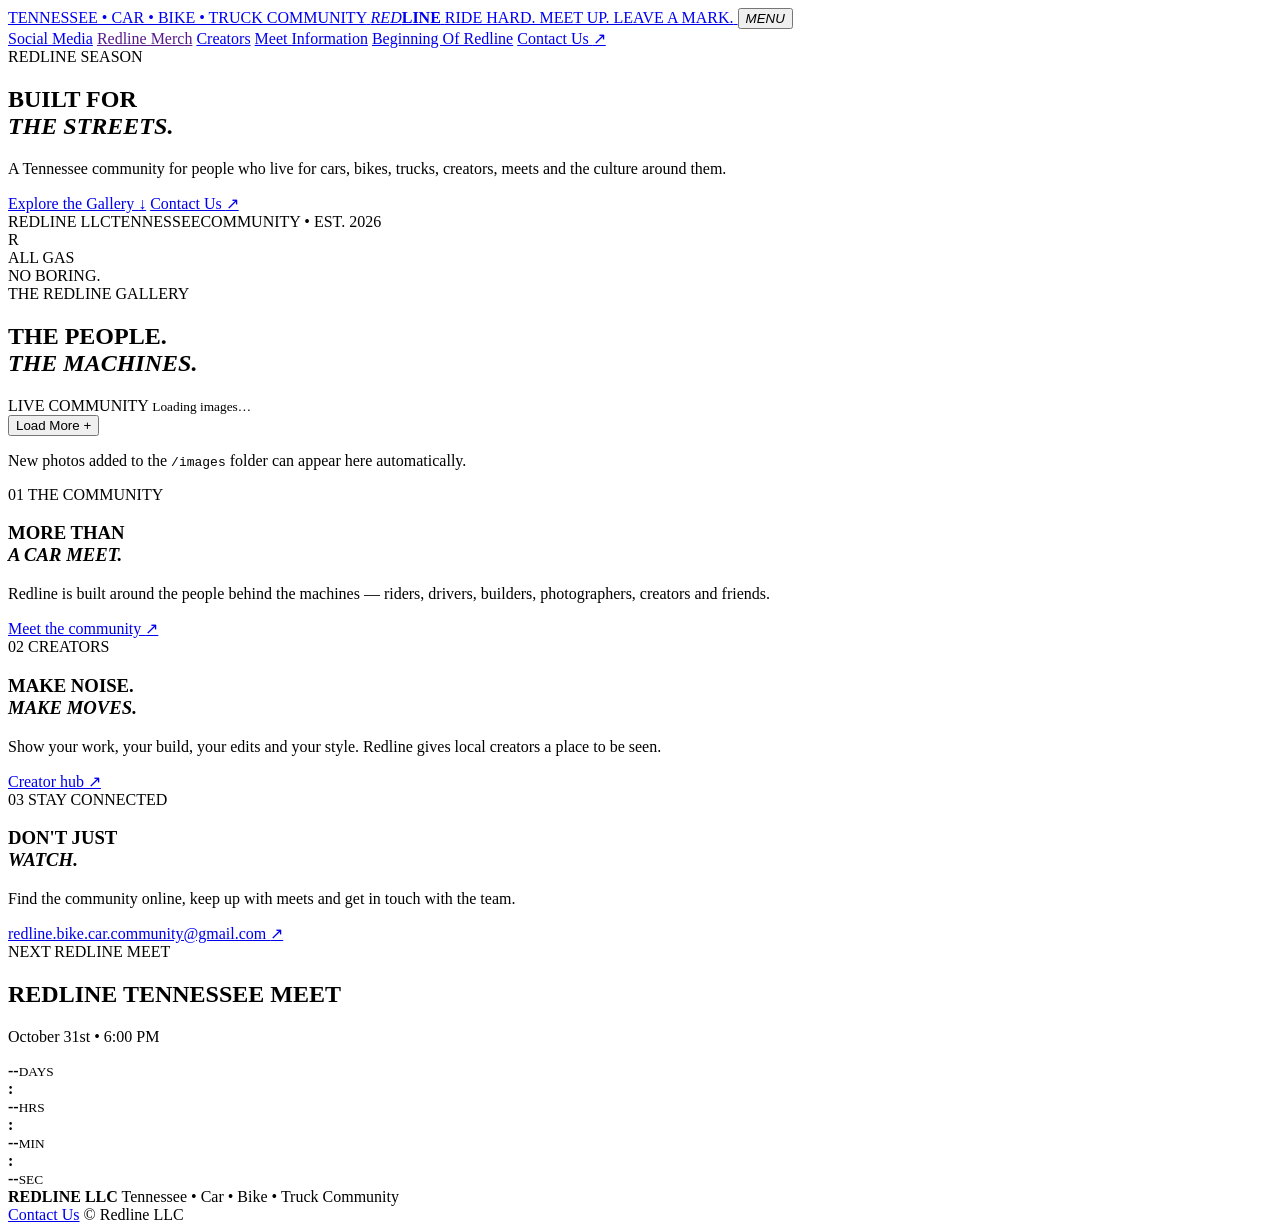
==== commit c0b568a6: "update" ====
--- a/index.html
+++ b/index.html
@@ -1,218 +1,137 @@
 <!doctype html>
 <html lang="en">
-  <head>
-    <meta charset="utf-8" />
-    <meta name="viewport" content="width=device-width, initial-scale=1" />
-    <meta name="theme-color" content="#080808" />
-    <meta
-      name="description"
-      content="Redline Tennessee — car, bike and truck community. Ride hard. Meet up. Leave a mark."
-    />
-    <title>REDLINE — Tennessee Automotive Community</title>
-    <!-- SEASON SWITCH: change the stylesheet filename below -->
-    <link rel="stylesheet" href="css/halloween.css" />
-    <link rel="stylesheet" href="css/base.css" />
-    <link rel="preconnect" href="https://fonts.googleapis.com" />
-    <link rel="preconnect" href="https://fonts.gstatic.com" crossorigin />
-    <link
-      href="https://fonts.googleapis.com/css2?family=Barlow+Condensed:wght@500;600;700;800;900&family=DM+Mono:wght@400;500&family=Manrope:wght@400;500;600;700;800&display=swap"
-      rel="stylesheet"
-    />
-  </head>
-  <body>
-    <div class="ambient" aria-hidden="true">
-      <div class="ambient-grid"></div>
-      <div class="glow glow-one"></div>
-      <div class="glow glow-two"></div>
-      <div class="light-beam"></div>
-      <div class="season-effects" id="seasonEffects"></div>
-    </div>
+<head>
+  <meta charset="utf-8">
+  <meta name="viewport" content="width=device-width, initial-scale=1">
+  <meta name="theme-color" content="#070707">
+  <meta name="description" content="REDLINE LLC — Tennessee car, bike & truck community.">
+  <title>REDLINE — Tennessee Car • Bike • Truck Community</title>
+  <link rel="preconnect" href="https://fonts.googleapis.com">
+  <link rel="preconnect" href="https://fonts.gstatic.com" crossorigin>
+  <link href="https://fonts.googleapis.com/css2?family=Barlow+Condensed:wght@500;600;700;800;900&family=Inter:wght@400;500;600;700&display=swap" rel="stylesheet">
+  <link rel="stylesheet" href="/styles.css">
+</head>
+<body>
+  <div class="fx" aria-hidden="true">
+    <div id="fx-particles"></div>
+    <div id="fx-pops"></div>
+    <div class="fx-glow"></div>
+  </div>
 
-    <header class="site-header">
-      <a class="brand" href="#top" aria-label="Redline home">
-        <span class="brand-kicker"
-          >TENNESSEE • CAR • BIKE • TRUCK COMMUNITY</span
-        >
-        <span class="brand-word"><span>RED</span><b>LINE</b></span>
-        <span class="brand-tagline">RIDE HARD. MEET UP. LEAVE A MARK.</span>
+  <header class="site-header">
+    <div class="header-inner">
+      <a class="brand" href="/" aria-label="Redline home">
+        <span class="brand-kicker">TENNESSEE • CAR • BIKE • TRUCK COMMUNITY</span>
+        <span class="brand-word"><i>RED</i><b>LINE</b></span>
+        <span class="brand-tag">RIDE HARD. MEET UP. LEAVE A MARK.</span>
       </a>
-      <nav class="nav" aria-label="Main navigation">
+
+      <button class="menu-toggle" type="button" aria-expanded="false" aria-controls="site-nav">
+        <span></span><span></span><span></span><em>MENU</em>
+      </button>
+
+      <nav id="site-nav" class="nav" aria-label="Primary navigation">
         <a href="/social/" target="_blank" rel="noopener">Social Media</a>
         <a href="" target="_blank" rel="noopener">Redline Merch</a>
-        <!-- <a href="https://discord.gg" target="_blank" rel="noopener">Discord</a> -->
         <a href="/creators/" target="_blank" rel="noopener">Creators</a>
         <a href="/meet/">Meet Information</a>
-        <!-- <a href="" target="_blank" rel="noopener">Stunt Riders</a>  -->
         <a href="/beginning/" target="_blank" rel="noopener">Beginning Of Redline</a>
-        <a class="nav-cta" href="mailto:redline.bike.car.community@gmail.com">Contact Us<span>↗</span></a>
+        <a class="nav-cta" href="mailto:redline.bike.car.community@gmail.com">Contact Us <span>↗</span></a>
       </nav>
-      <button
-        class="menu-toggle"
-        aria-label="Toggle navigation"
-        aria-expanded="false"
-      >
-        ☰
-      </button>
-    </header>
+    </div>
+  </header>
 
-    <main id="top">
-      <section class="hero">
-        <div class="hero-copy">
-          <div class="eyebrow"><i></i> BUILT IN TENNESSEE. MADE TO MOVE.</div>
-          <h1>NOT JUST A<br /><em>COMMUNITY.</em><br /><span>A MOVEMENT.</span></h1>
-          <p>
-            Cars. Bikes. Trucks. Different machines, one shared redline. Pull up,
-            meet the people, and make memories worth keeping.
-          </p>
-          <div class="hero-actions">
-            <a class="button button-primary" href="/meet/"
-              >Find the next meet <span>↗</span></a
-            ><a class="text-link" href="/creators/"
-              >Explore the scene <span>↓</span></a
-            >
-          </div>
-          <div class="hero-meta">
-            <span><b>01</b> TENNESSEE ROOTED</span
-            ><span><b>02</b> COMMUNITY DRIVEN</span
-            ><span><b>03</b> ALL BUILDS WELCOME</span>
-          </div>
+  <main>
+    <section class="hero shell">
+      <div class="hero-copy">
+        <div class="eyebrow"><span class="dot"></span><span id="theme-label">REDLINE SEASON</span></div>
+        <h1>BUILT FOR<br><em>THE STREETS.</em></h1>
+        <p class="hero-lede">A Tennessee community for people who live for cars, bikes, trucks, creators, meets and the culture around them.</p>
+        <div class="hero-actions">
+          <a class="button button-red" href="#gallery">Explore the Gallery <span>↓</span></a>
+          <a class="button button-ghost" href="mailto:redline.bike.car.community@gmail.com">Contact Us <span>↗</span></a>
         </div>
-        <div class="hero-art">
-          <img
-            class="hero-art-image"
-            src="/images/image1.jpg"
-            alt="Redline riders gathered together"
-          />
-          <div class="hero-art-shade"></div>
-          <div class="hero-stamp">
-            <span>EST.</span><strong>2020</strong><small>TENNESSEE</small>
-          </div>
-          <div class="hero-caption">
-            <span>THE REDLINE EXPERIENCE</span><b>MORE THAN THE MACHINE.</b>
-          </div>
-          <div class="hero-index">RL<span> / </span>001</div>
+        <div class="trust-row">
+          <span>REDLINE LLC</span><i></i><span>TENNESSEE</span><i></i><span>COMMUNITY • EST. 2026</span>
         </div>
-        <div class="side-label">TENNESSEE • USA — EST. 2020</div>
-      </section>
+      </div>
+      <div class="hero-art" aria-hidden="true">
+        <div class="hero-ring"></div>
+        <div class="hero-lines"></div>
+        <div class="hero-mark">R</div>
+        <div class="hero-season">ALL GAS<br>NO BORING.</div>
+      </div>
+    </section>
 
-      <section class="trust-strip" id="community">
-        <div class="trust-mark">
-          <span class="seal">RL</span>
-          <div>
-            <b>REDLINE TENNESSEE, LLC</b
-            ><small>OFFICIAL BUSINESS IDENTITY</small>
-          </div>
+    <section class="gallery shell" id="gallery">
+      <div class="section-head">
+        <div>
+          <span class="eyebrow">THE REDLINE GALLERY</span>
+          <h2>THE PEOPLE.<br><em>THE MACHINES.</em></h2>
         </div>
-        <p>
-          Independent spirit. Organized community.<br /><strong
-            >One name. One standard. REDLINE.</strong
-          >
-        </p>
-        <div class="trust-note">
-          <i></i> TENNESSEE BASED <span> / </span> COMMUNITY FOCUSED
+        <div class="gallery-meta">
+          <span><i class="live-dot"></i> LIVE COMMUNITY</span>
+          <small id="gallery-count">Loading images…</small>
         </div>
-      </section>
+      </div>
 
-      <section class="section gallery-section" id="gallery">
-        <div class="section-heading">
-          <div>
-            <div class="eyebrow">THE PEOPLE. THE BUILDS. THE MOMENTS.</div>
-            <h2>THIS IS <em>REDLINE.</em></h2>
-          </div>
-          <a class="text-link" href="#contact">Follow the community ↗</a>
-        </div>
-        <div class="gallery-grid">
-          <article class="gallery-card photo-one">
-            <img src="/images/image1.jpg" alt="Redline members together" />
-            <div class="photo-label">01 <span>THE CREW</span></div>
-            <div class="photo-title">UNITED BY<br />THE DRIVE.</div>
-          </article>
-          <article class="gallery-card photo-two">
-            <img src="/images/image2.jpg" alt="Redline motorcycle rider" />
-            <div class="photo-label">02 <span>TWO WHEELS</span></div>
-            <div class="photo-title">OWN<br />YOUR LINE.</div>
-          </article>
-          <article class="gallery-card photo-three">
-            <img src="/images/image3.jpg" alt="Car at a Redline meet" />
-            <div class="photo-label">03 <span>FOUR WHEELS</span></div>
-            <div class="photo-title">BUILT TO<br />STAND OUT.</div>
-          </article>
-          <article class="gallery-card photo-four">
-            <img src="/images/first-meet.jpg" alt="Redline community meet" />
-            <div class="photo-label">04 <span>THE MEETS</span></div>
-            <div class="photo-title">GOOD PEOPLE.<br />GREAT BUILDS.</div>
-          </article>
-          <article class="gallery-card photo-five">
-            <img src="/images/image6.jpg" alt="Motorcycle lineup" />
-            <div class="photo-label">05 <span>THE LINEUP</span></div>
-            <div class="photo-title">MADE TO<br />BE SEEN.</div>
-          </article>
-          <article class="gallery-card photo-six">
-            <img src="/images/image7.jpg" alt="Vehicles gathered after dark" />
-            <div class="photo-label">06 <span>AFTER HOURS</span></div>
-            <div class="photo-title">WHEN THE<br />CITY LIGHTS UP.</div>
-          </article>
-        </div>
-      </section>
+      <div id="gallery-grid" class="gallery-grid" aria-live="polite"></div>
+      <div class="gallery-footer">
+        <button id="load-more" class="button button-ghost is-hidden" type="button">Load More <span>+</span></button>
+        <p>New photos added to the <code>/images</code> folder can appear here automatically.</p>
+      </div>
+    </section>
 
-      <section class="meet-section" id="meet">
-        <div class="meet-copy">
-          <div class="eyebrow">SAVE THE DATE • SHOW UP • CONNECT</div>
-          <h2>THE NEXT<br /><em>REDLINE MEET.</em></h2>
-          <p>
-            Good builds, good people, and a place to belong. Keep an eye on our
-            socials for the next official meet details.
-          </p>
-          <a class="button button-outline" href="/meet/"
-            >Meet information <span>↗</span></a
-          >
-        </div>
-        <div class="meet-panel">
-          <div class="meet-top">
-            <span>UP NEXT</span><span class="live-dot">COMMUNITY EVENT</span>
-          </div>
-          <div class="meet-name">REDLINE <b>TENNESSEE</b></div>
-          <div class="countdown" id="countdown">
-            <div><strong>--</strong><small>DAYS</small></div>
-            <div><strong>--</strong><small>HRS</small></div>
-            <div><strong>--</strong><small>MIN</small></div>
-            <div><strong>--</strong><small>SEC</small></div>
-          </div>
-          <small class="countdown-help"
-            >Set your next event date in js/summer.js (or the active seasonal
-            script).</small
-          >
-          <div class="meet-bottom">
-            TENNESSEE <span>•</span> ALL BUILDS WELCOME
-          </div>
-        </div>
-      </section>
+    <section class="info-grid shell">
+      <article class="info-card">
+        <span class="card-num">01</span>
+        <span class="eyebrow">THE COMMUNITY</span>
+        <h3>MORE THAN<br><em>A CAR MEET.</em></h3>
+        <p>Redline is built around the people behind the machines — riders, drivers, builders, photographers, creators and friends.</p>
+        <a href="/meet/">Meet the community <span>↗</span></a>
+      </article>
+      <article class="info-card accent">
+        <span class="card-num">02</span>
+        <span class="eyebrow">CREATORS</span>
+        <h3>MAKE NOISE.<br><em>MAKE MOVES.</em></h3>
+        <p>Show your work, your build, your edits and your style. Redline gives local creators a place to be seen.</p>
+        <a href="/creators/">Creator hub <span>↗</span></a>
+      </article>
+      <article class="info-card">
+        <span class="card-num">03</span>
+        <span class="eyebrow">STAY CONNECTED</span>
+        <h3>DON'T JUST<br><em>WATCH.</em></h3>
+        <p>Find the community online, keep up with meets and get in touch with the team.</p>
+        <a href="mailto:redline.bike.car.community@gmail.com">redline.bike.car.community@gmail.com <span>↗</span></a>
+      </article>
+    </section>
 
-      <section class="bottom-cta" id="merch">
-        <div>
-          <div class="eyebrow">WEAR THE NAME. REPRESENT THE COMMUNITY.</div>
-          <h2>LEAVE A <em>MARK.</em></h2>
-        </div>
-        <a class="button button-primary" href="/beginning/"
-          >Explore Redline <span>↗</span></a
-        >
-      </section>
-    </main>
+    <section class="meet-banner shell">
+      <div>
+        <span class="eyebrow">NEXT REDLINE MEET</span>
+        <h2>REDLINE TENNESSEE MEET</h2>
+        <p>October 31st • 6:00 PM</p>
+      </div>
+      <div class="countdown" id="countdown" aria-label="Countdown to next meet">
+        <div><strong>--</strong><small>DAYS</small></div>
+        <b>:</b><div><strong>--</strong><small>HRS</small></div>
+        <b>:</b><div><strong>--</strong><small>MIN</small></div>
+        <b>:</b><div><strong>--</strong><small>SEC</small></div>
+      </div>
+    </section>
+  </main>
 
-    <footer id="contact">
-      <a class="footer-brand" href="#top">RED<span>LINE</span></a>
-      <div class="footer-center">
-        TENNESSEE • CAR • BIKE • TRUCK COMMUNITY<br /><small
-          >RIDE HARD. MEET UP. LEAVE A MARK.</small
-        >
-      </div>
-      <div class="footer-right">
-        REDLINE TENNESSEE, LLC<br /><small
-          >© <span id="year"></span> ALL RIGHTS RESERVED</small
-        >
-      </div>
-    </footer>
-    <!-- SEASON SWITCH: change the JavaScript filename below to match the CSS season -->
-    <script src="js/halloween.js"></script>
-  </body>
+  <footer class="site-footer shell">
+    <div>
+      <strong>REDLINE LLC</strong>
+      <span>Tennessee • Car • Bike • Truck Community</span>
+    </div>
+    <div class="footer-right">
+      <a href="mailto:redline.bike.car.community@gmail.com">Contact Us</a>
+      <span>© <span id="year"></span> Redline LLC</span>
+    </div>
+  </footer>
+
+  <script src="/app.js" defer></script>
+</body>
 </html>
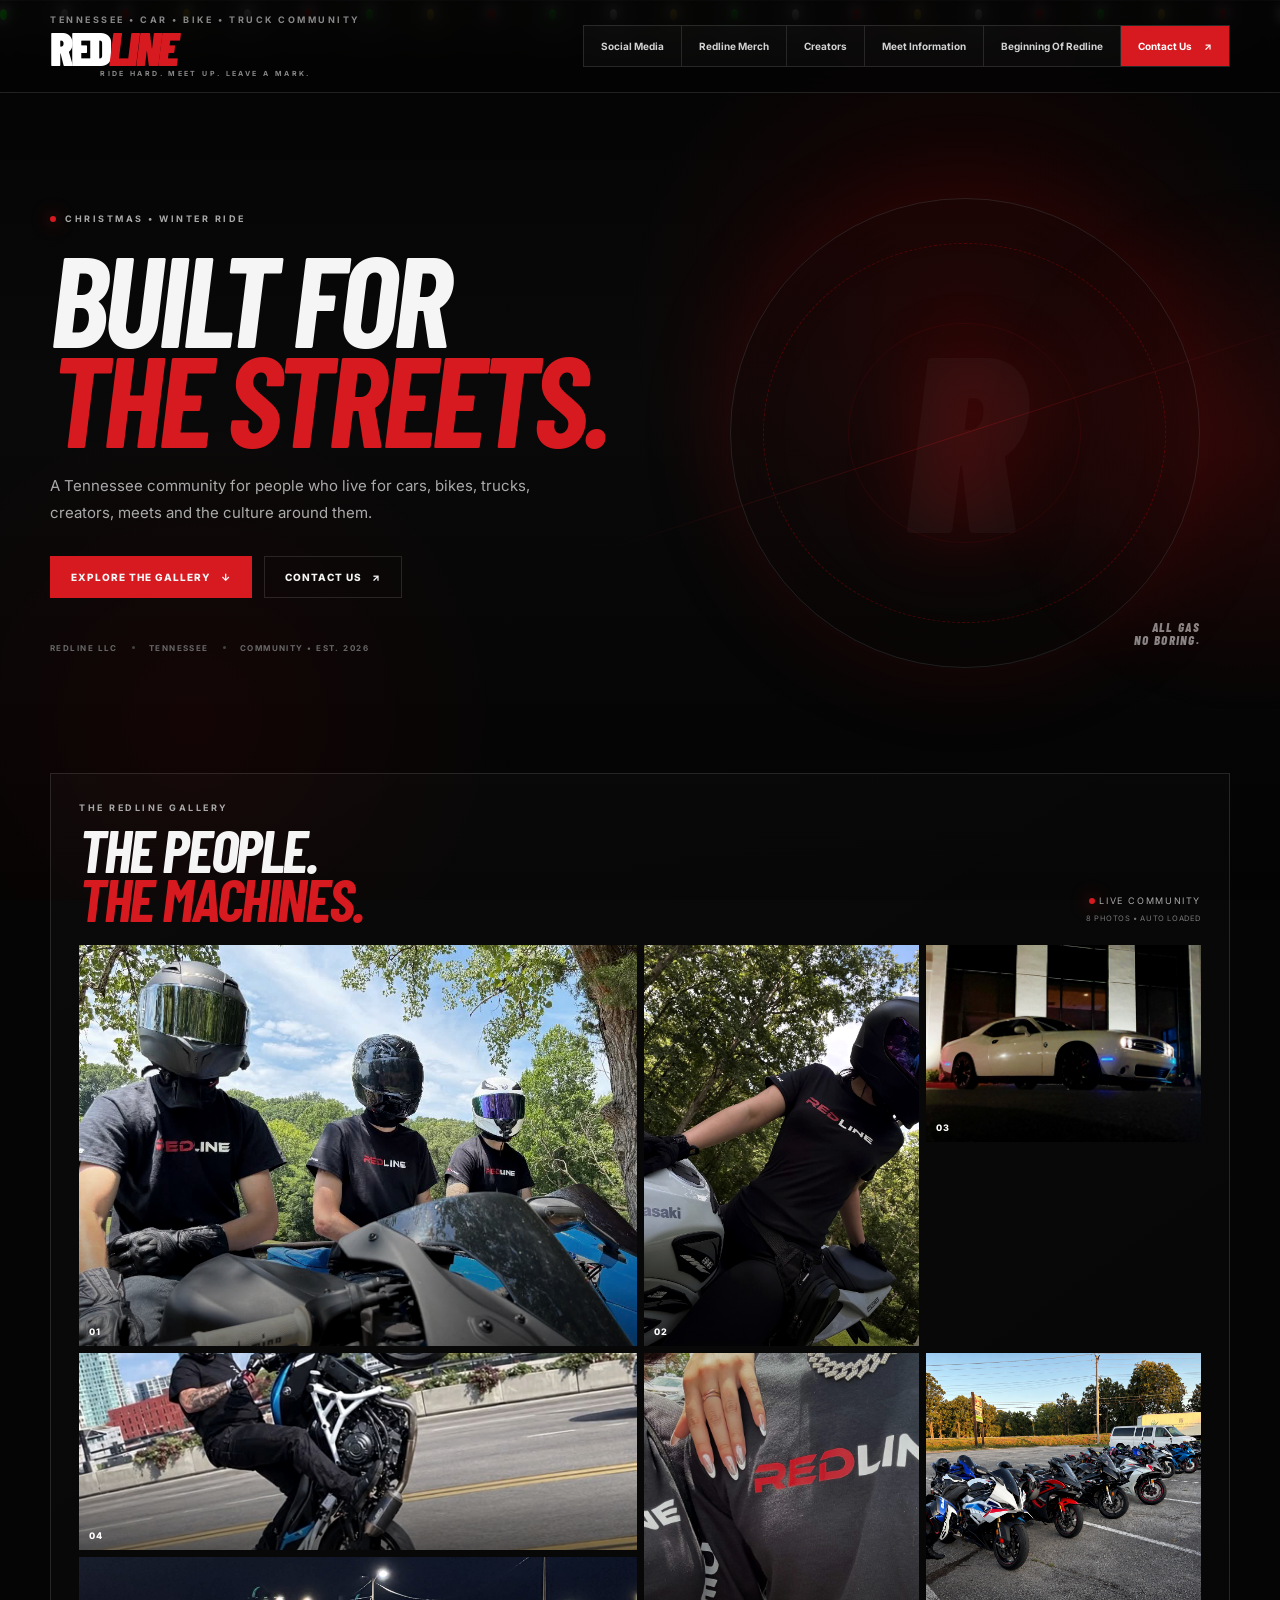
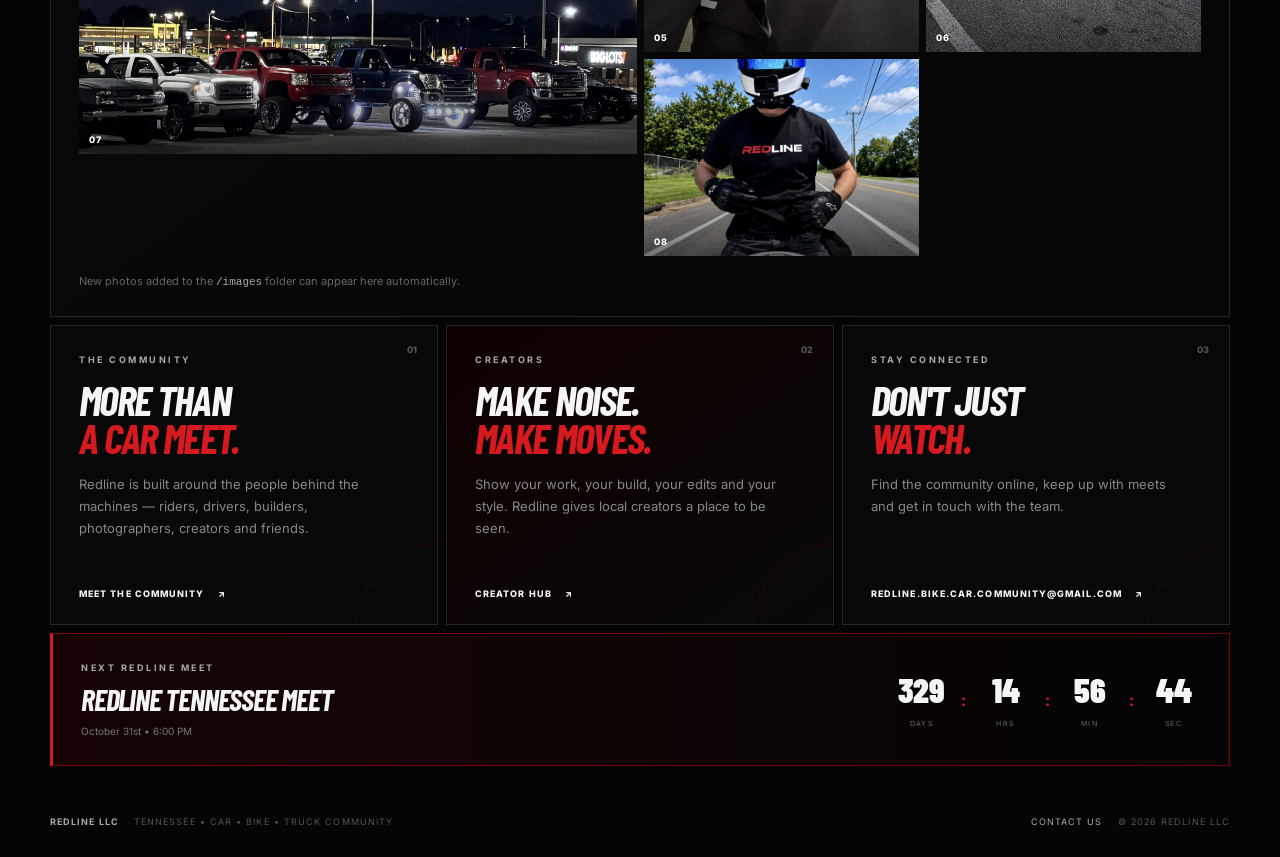
==== commit bc6c10d4: "Update index.html" ====
--- a/index.html
+++ b/index.html
@@ -9,7 +9,7 @@
   <link rel="preconnect" href="https://fonts.googleapis.com">
   <link rel="preconnect" href="https://fonts.gstatic.com" crossorigin>
   <link href="https://fonts.googleapis.com/css2?family=Barlow+Condensed:wght@500;600;700;800;900&family=Inter:wght@400;500;600;700&display=swap" rel="stylesheet">
-  <link rel="stylesheet" href="/styles.css">
+  <link rel="stylesheet" href="css/styles.css">
 </head>
 <body>
   <div class="fx" aria-hidden="true">
@@ -132,6 +132,6 @@
     </div>
   </footer>
 
-  <script src="/app.js" defer></script>
+  <script src="js/app.js" defer></script>
 </body>
 </html>
--- a/css/styles.css
+++ b/css/styles.css
@@ -0,0 +1,32 @@
+:root{
+  --bg:#050505;--panel:#0a0a0a;--line:rgba(255,255,255,.12);--muted:#777;
+  --text:#f5f5f5;--red:#e60000;--red2:#ff2b2b;--max:1180px;
+  --display:"Barlow Condensed",Impact,sans-serif;--body:Inter,system-ui,sans-serif
+}
+*{box-sizing:border-box}html{scroll-behavior:smooth}body{margin:0;background:var(--bg);color:var(--text);font-family:var(--body);overflow-x:hidden}
+body:before{content:"";position:fixed;inset:0;z-index:-5;background:
+radial-gradient(circle at 75% 35%,rgba(120,0,0,.24),transparent 30%),
+radial-gradient(circle at 15% 80%,rgba(255,0,0,.06),transparent 25%),
+linear-gradient(180deg,#030303,#090909 45%,#030303);pointer-events:none}
+body:after{content:"";position:fixed;inset:0;z-index:-4;opacity:.14;pointer-events:none;background-image:linear-gradient(rgba(255,255,255,.04) 1px,transparent 1px),linear-gradient(90deg,rgba(255,255,255,.04) 1px,transparent 1px);background-size:70px 70px;mask-image:linear-gradient(to bottom,transparent,#000 20%,#000 80%,transparent)}
+a{color:inherit;text-decoration:none}.shell{width:min(calc(100% - 40px),var(--max));margin-inline:auto}
+.site-header{position:sticky;top:0;z-index:20;background:rgba(4,4,4,.76);backdrop-filter:blur(18px);border-bottom:1px solid var(--line)}
+.header-inner{min-height:92px;width:min(calc(100% - 40px),var(--max));margin:auto;display:flex;align-items:center;justify-content:space-between;gap:28px}
+.brand{display:grid;line-height:1}.brand-kicker,.brand-tag,.eyebrow{font-size:9px;letter-spacing:.28em;font-weight:700;color:#888}.brand-word{font:900 48px/40px var(--display);font-style:italic;letter-spacing:-.06em;margin:3px 0}.brand-word i{color:#fff;font-style:normal}.brand-word b{color:var(--red);font-weight:900}.brand-tag{font-size:7px;letter-spacing:.34em;text-align:center}
+.nav{display:flex;align-items:stretch;border:1px solid var(--line);background:rgba(255,255,255,.025)}.nav a{padding:14px 17px;font:700 10px var(--body);color:#d2d2d2;border-right:1px solid var(--line);transition:.2s}.nav a:hover{background:#161616;color:#fff}.nav .nav-cta{border:0;background:var(--red);color:#fff}.nav .nav-cta:hover{background:#ff1717}.nav-cta span,.button span,.info-card a span{margin-left:10px}
+.menu-toggle{display:none;background:none;border:1px solid var(--line);color:#fff;padding:10px}.menu-toggle span{display:block;width:20px;height:1px;background:#fff;margin:4px}.menu-toggle em{font:700 8px var(--body);letter-spacing:.15em}
+.hero{min-height:680px;display:grid;grid-template-columns:1.1fr .9fr;align-items:center;position:relative}.hero-copy{padding:70px 0}.eyebrow{display:flex;align-items:center;gap:9px;color:#aaa}.dot,.live-dot{width:6px;height:6px;background:var(--red);border-radius:50%;display:inline-block;box-shadow:0 0 18px var(--red)}
+h1,h2,h3{font-family:var(--display);text-transform:uppercase;font-style:italic;margin:0;letter-spacing:-.04em}h1{font-size:clamp(72px,10vw,138px);line-height:.78;margin:24px 0}h1 em,h2 em,h3 em{color:var(--red);font-style:inherit}.hero-lede{max-width:520px;color:#aaa;font-size:15px;line-height:1.8}.hero-actions{display:flex;gap:12px;margin-top:30px}.button{display:inline-flex;align-items:center;justify-content:center;padding:14px 20px;border:1px solid var(--line);font:800 10px var(--body);letter-spacing:.1em;text-transform:uppercase}.button-red{background:var(--red);border-color:var(--red)}.button-red:hover{background:#ff1717}.button-ghost:hover{border-color:#fff;background:#fff;color:#000}.trust-row{display:flex;gap:14px;align-items:center;margin-top:45px;font:700 8px var(--body);letter-spacing:.18em;color:#686868}.trust-row i{width:3px;height:3px;background:#444;border-radius:50%}
+.hero-art{height:500px;position:relative;display:grid;place-items:center}.hero-ring{width:min(470px,70vw);aspect-ratio:1;border:1px solid rgba(255,255,255,.1);border-radius:50%;box-shadow:0 0 100px rgba(230,0,0,.12),inset 0 0 80px rgba(230,0,0,.04);animation:spin 22s linear infinite}.hero-ring:before,.hero-ring:after{content:"";position:absolute;inset:12%;border:1px dashed rgba(255,0,0,.24);border-radius:50%;animation:spin 13s linear infinite reverse}.hero-ring:after{inset:28%;border-style:solid;opacity:.35}.hero-mark{position:absolute;font:900 250px/1 var(--display);font-style:italic;color:rgba(255,255,255,.03);text-shadow:0 0 70px rgba(230,0,0,.18)}.hero-season{position:absolute;bottom:35px;right:30px;font:800 13px/1.05 var(--display);font-style:italic;letter-spacing:.1em;text-align:right;color:#888}.hero-lines{position:absolute;width:150%;height:1px;background:linear-gradient(90deg,transparent,var(--red),transparent);transform:rotate(-18deg);opacity:.25}
+@keyframes spin{to{transform:rotate(360deg)}}@keyframes drift{0%,100%{transform:translate3d(0,0,0)}50%{transform:translate3d(0,-18px,0)}}
+.gallery{border:1px solid var(--line);background:linear-gradient(145deg,rgba(255,255,255,.025),rgba(255,255,255,.008));padding:28px}.section-head{display:flex;justify-content:space-between;align-items:end;margin-bottom:22px}.section-head h2{font-size:60px;line-height:.82;margin-top:12px}.gallery-meta{text-align:right;font-size:9px;letter-spacing:.18em;color:#777}.gallery-meta span{display:block;color:#aaa}.gallery-meta small{display:block;margin-top:8px;letter-spacing:.08em}
+.gallery-grid{display:grid;grid-template-columns:repeat(12,1fr);grid-auto-rows:95px;gap:7px}.gallery-item{position:relative;overflow:hidden;background:#111;grid-column:span 4;grid-row:span 3}.gallery-item:nth-child(1){grid-column:span 6;grid-row:span 4}.gallery-item:nth-child(2){grid-column:span 3;grid-row:span 4}.gallery-item:nth-child(3){grid-column:span 3;grid-row:span 2}.gallery-item:nth-child(4){grid-column:span 6;grid-row:span 2}.gallery-item:nth-child(5){grid-column:span 3;grid-row:span 3}.gallery-item:nth-child(6){grid-column:span 3;grid-row:span 3}.gallery-item:nth-child(7){grid-column:span 6;grid-row:span 2}.gallery-item:nth-child(8){grid-column:span 3;grid-row:span 2}
+.gallery-item img{width:100%;height:100%;object-fit:cover;display:block;filter:saturate(.88) contrast(1.05);transition:transform .7s cubic-bezier(.2,.8,.2,1),filter .4s}.gallery-item:hover img{transform:scale(1.06);filter:saturate(1.12) contrast(1.08)}.gallery-item:after{content:"";position:absolute;inset:0;background:linear-gradient(180deg,transparent 55%,rgba(0,0,0,.55));pointer-events:none}.gallery-num{position:absolute;z-index:2;bottom:9px;left:10px;color:#fff;font:800 9px var(--body);letter-spacing:.15em}.gallery-empty{grid-column:1/-1;padding:80px 20px;text-align:center;color:#777;border:1px dashed var(--line)}
+.gallery-footer{display:flex;justify-content:space-between;align-items:center;padding-top:18px}.gallery-footer p{margin:0;color:#666;font-size:11px}.gallery-footer code{color:#aaa}.is-hidden{display:none}
+.info-grid{display:grid;grid-template-columns:repeat(3,1fr);gap:8px;margin-top:8px}.info-card{position:relative;border:1px solid var(--line);padding:28px;min-height:300px;background:#080808;overflow:hidden}.info-card:after{content:"";position:absolute;width:180px;height:180px;border:1px solid rgba(255,0,0,.12);border-radius:50%;right:-100px;bottom:-100px}.info-card.accent{background:linear-gradient(145deg,#100000,#080808)}.card-num{position:absolute;right:20px;top:18px;color:#555;font:800 9px var(--body)}.info-card h3{font-size:42px;line-height:.9;margin:16px 0}.info-card p{color:#888;line-height:1.7;font-size:13px;max-width:310px}.info-card a{position:absolute;bottom:25px;font:800 9px var(--body);letter-spacing:.12em;text-transform:uppercase}
+.meet-banner{margin-top:8px;padding:28px;border:1px solid rgba(230,0,0,.5);border-left:3px solid var(--red);display:flex;justify-content:space-between;align-items:center;background:linear-gradient(90deg,rgba(230,0,0,.08),transparent)}.meet-banner h2{font-size:30px;margin:8px 0}.meet-banner p{margin:0;color:#777;font-size:10px}.countdown{display:flex;align-items:center;gap:12px}.countdown div{text-align:center;min-width:55px}.countdown strong{display:block;font:900 34px var(--display)}.countdown small{font-size:7px;letter-spacing:.2em;color:#666}.countdown>b{color:var(--red)}
+.site-footer{display:flex;justify-content:space-between;align-items:center;padding:50px 0 30px;color:#555;font-size:9px;letter-spacing:.12em;text-transform:uppercase}.site-footer div{display:flex;gap:15px}.site-footer strong{color:#aaa}.footer-right a{color:#aaa}
+.fx{position:fixed;inset:0;z-index:5;pointer-events:none;overflow:hidden}.fx-glow{position:absolute;width:45vw;height:45vw;right:-20vw;top:18vh;background:radial-gradient(circle,rgba(255,0,0,.12),transparent 65%);animation:drift 9s ease-in-out infinite}.particle{position:absolute;top:-30px;opacity:.8;animation:fall linear infinite}.pumpkin{font-size:clamp(18px,3vw,38px);filter:drop-shadow(0 0 12px rgba(255,80,0,.35))}.snow{width:5px;height:5px;border-radius:50%;background:#fff;box-shadow:0 0 8px #fff}.leaf{font-size:25px}.spark{width:2px;height:2px;background:#fff;box-shadow:0 0 8px 3px #fff;animation:pulse .7s ease-in-out infinite alternate}.burst{position:absolute;width:4px;height:4px;border-radius:50%;background:#fff;animation:burst 1.2s ease-out forwards}.pop{position:absolute;width:3px;height:3px;border-radius:50%;background:#fff;animation:pop 900ms ease-out forwards}@keyframes fall{to{transform:translate3d(var(--x),115vh,0) rotate(360deg)}}@keyframes pulse{to{transform:scale(4);opacity:.2}}@keyframes burst{0%{transform:scale(1);opacity:1}100%{transform:translate(var(--dx),var(--dy)) scale(.2);opacity:0}}@keyframes pop{0%{transform:scale(.2);opacity:0}20%{opacity:1}100%{transform:translate(var(--dx),var(--dy)) scale(.1);opacity:0}}
+body.halloween{--red:#ff4b00;--red2:#ff7a00}body.halloween .fx-glow{background:radial-gradient(circle,rgba(255,70,0,.13),transparent 65%)}body.christmas{--red:#d71920}body.july{--red:#e9e9e9}.july .hero-lines{background:linear-gradient(90deg,transparent,#fff,transparent)}
+@media(max-width:900px){.header-inner{min-height:72px}.brand-word{font-size:39px;line-height:33px}.brand-kicker{font-size:6px}.brand-tag{font-size:5px}.menu-toggle{display:block;position:relative;z-index:22}.nav{position:fixed;top:72px;left:12px;right:12px;display:none;flex-direction:column;background:rgba(5,5,5,.96);box-shadow:0 25px 60px #000}.nav.open{display:flex}.nav a{padding:17px;border-right:0;border-bottom:1px solid var(--line)}.hero{grid-template-columns:1fr;min-height:auto}.hero-copy{padding:80px 0 30px}.hero-art{height:270px}.hero-ring{width:250px}.hero-mark{font-size:150px}.section-head{align-items:start;gap:20px}.section-head h2{font-size:48px}.gallery-grid{grid-template-columns:repeat(2,1fr);grid-auto-rows:150px}.gallery-item,.gallery-item:nth-child(n){grid-column:span 1;grid-row:span 2}.gallery-item:nth-child(1),.gallery-item:nth-child(4),.gallery-item:nth-child(7){grid-column:span 2}.info-grid{grid-template-columns:1fr}.meet-banner{flex-direction:column;align-items:flex-start;gap:25px}.site-footer{flex-direction:column;align-items:flex-start;gap:20px}.site-footer div{flex-wrap:wrap}}
+@media(max-width:560px){.shell{width:min(calc(100% - 24px),var(--max))}.gallery{padding:14px}.hero-copy{padding-top:55px}h1{font-size:76px}.hero-lede{font-size:13px}.hero-actions{flex-direction:column}.button{width:100%}.trust-row{flex-wrap:wrap;margin-top:28px}.section-head{display:block}.gallery-meta{text-align:left;margin-top:16px}.gallery-grid{grid-auto-rows:120px}.gallery-item:nth-child(n){grid-column:span 1;grid-row:span 2}.gallery-item:nth-child(1){grid-column:span 2;grid-row:span 3}.gallery-item:nth-child(4),.gallery-item:nth-child(7){grid-column:span 2}.gallery-footer{display:block}.gallery-footer p{margin-top:12px}.countdown{gap:5px}.countdown div{min-width:44px}.countdown strong{font-size:28px}}
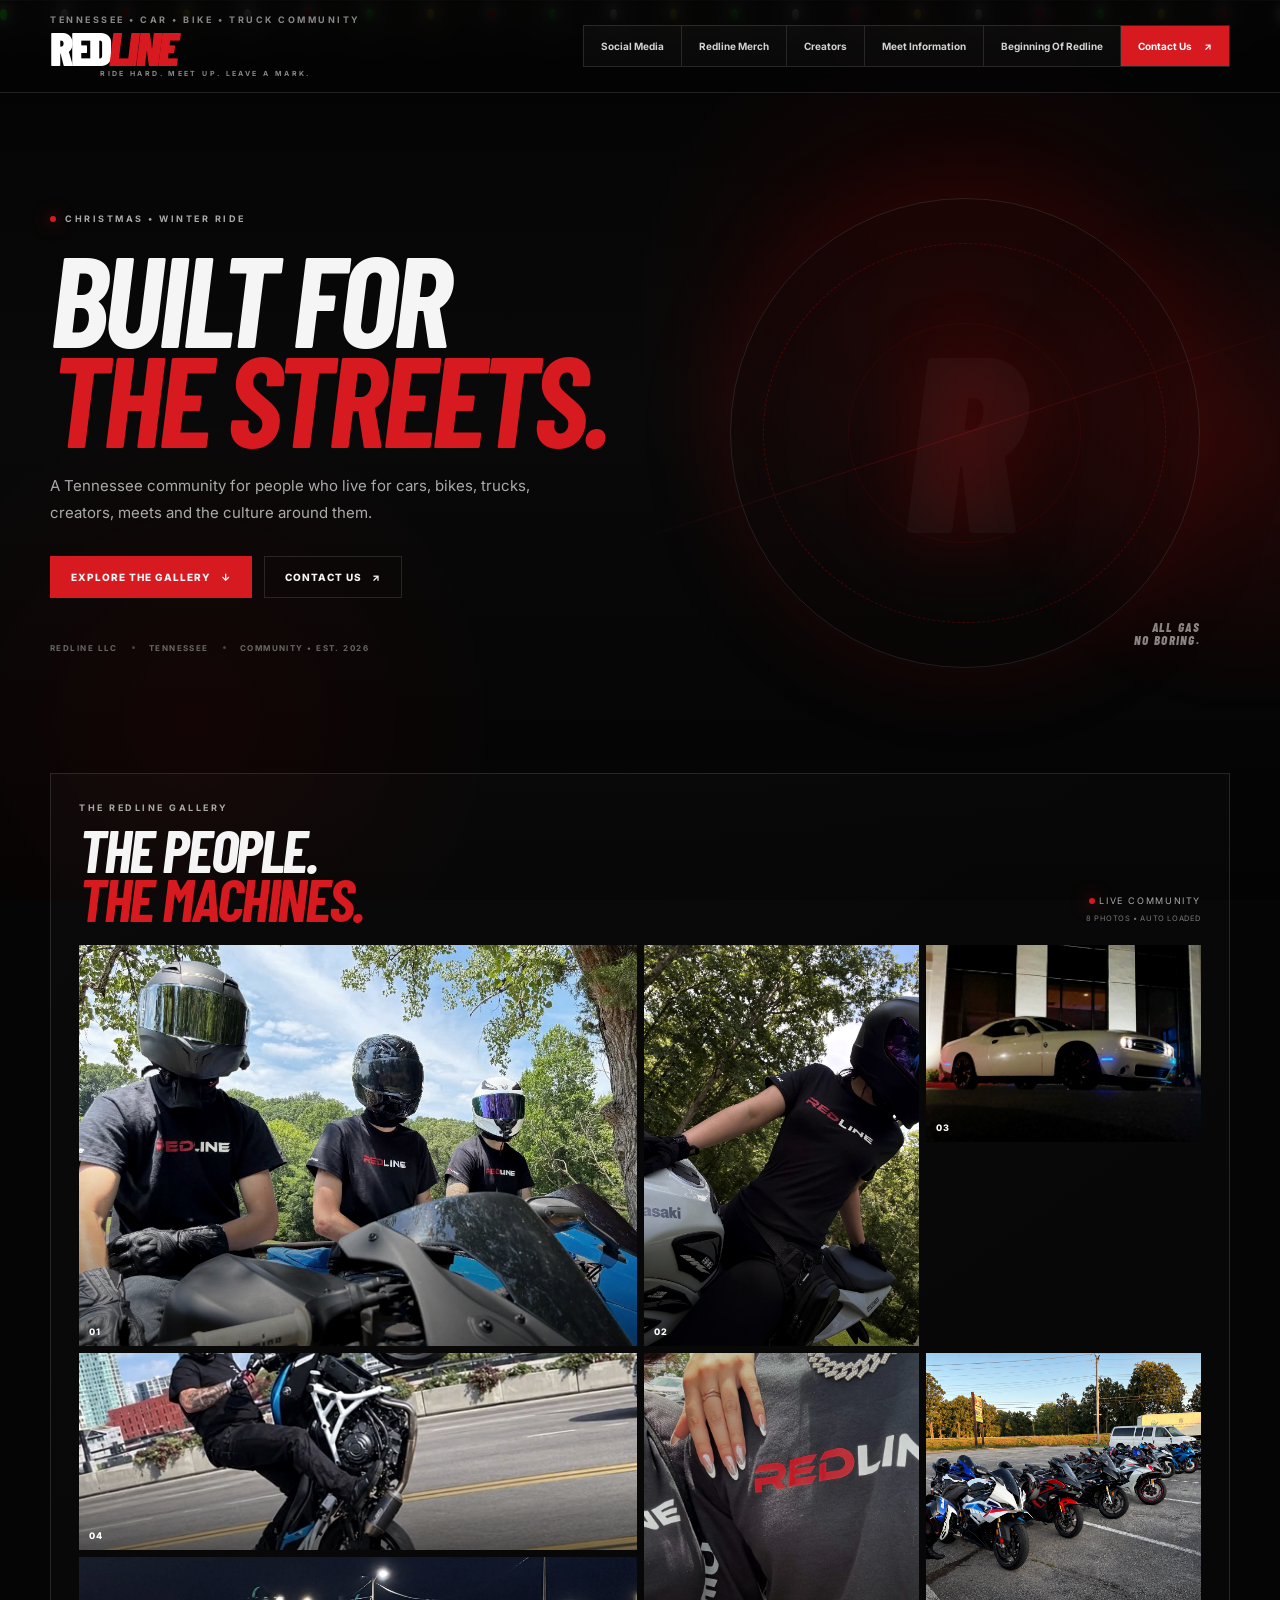
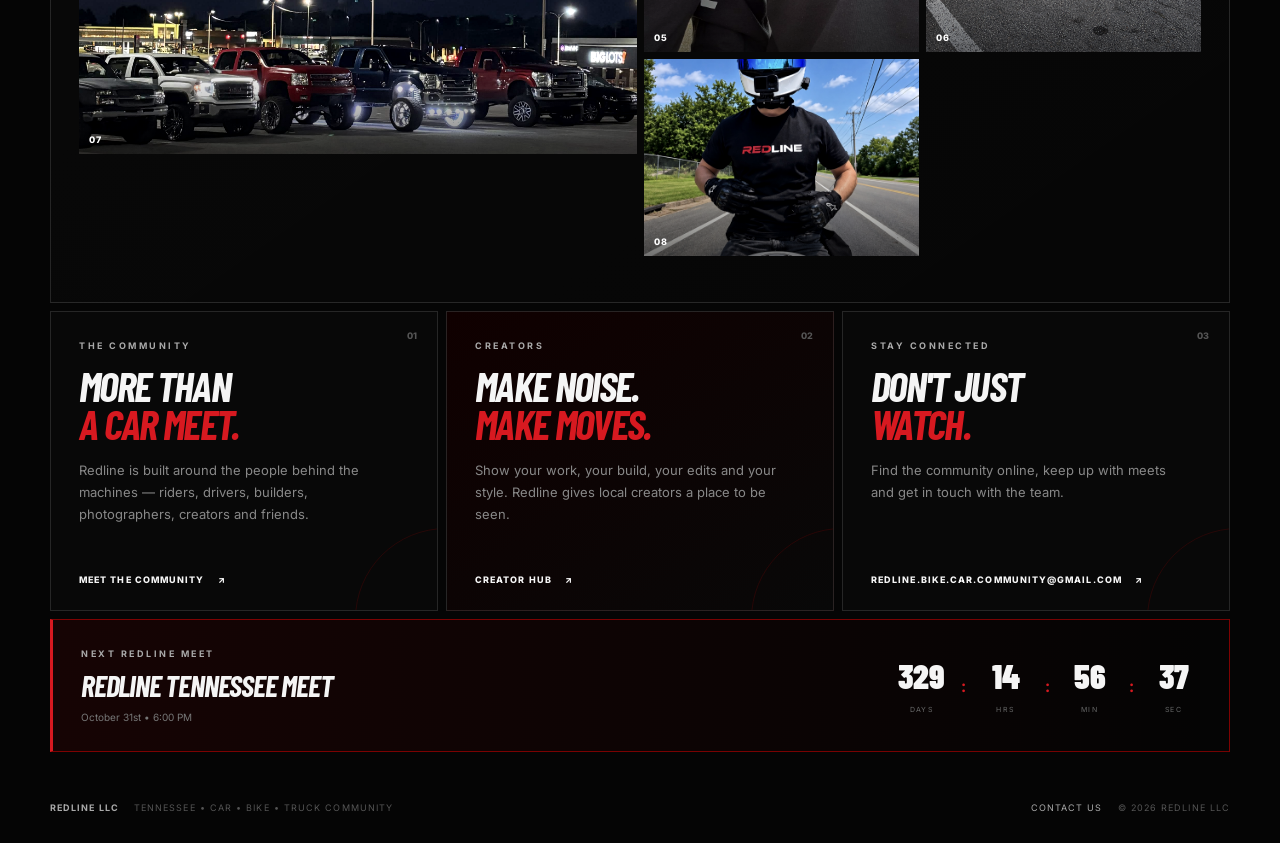
==== commit f1967125: "Update index.html" ====
--- a/index.html
+++ b/index.html
@@ -78,7 +78,6 @@
       <div id="gallery-grid" class="gallery-grid" aria-live="polite"></div>
       <div class="gallery-footer">
         <button id="load-more" class="button button-ghost is-hidden" type="button">Load More <span>+</span></button>
-        <p>New photos added to the <code>/images</code> folder can appear here automatically.</p>
       </div>
     </section>
 
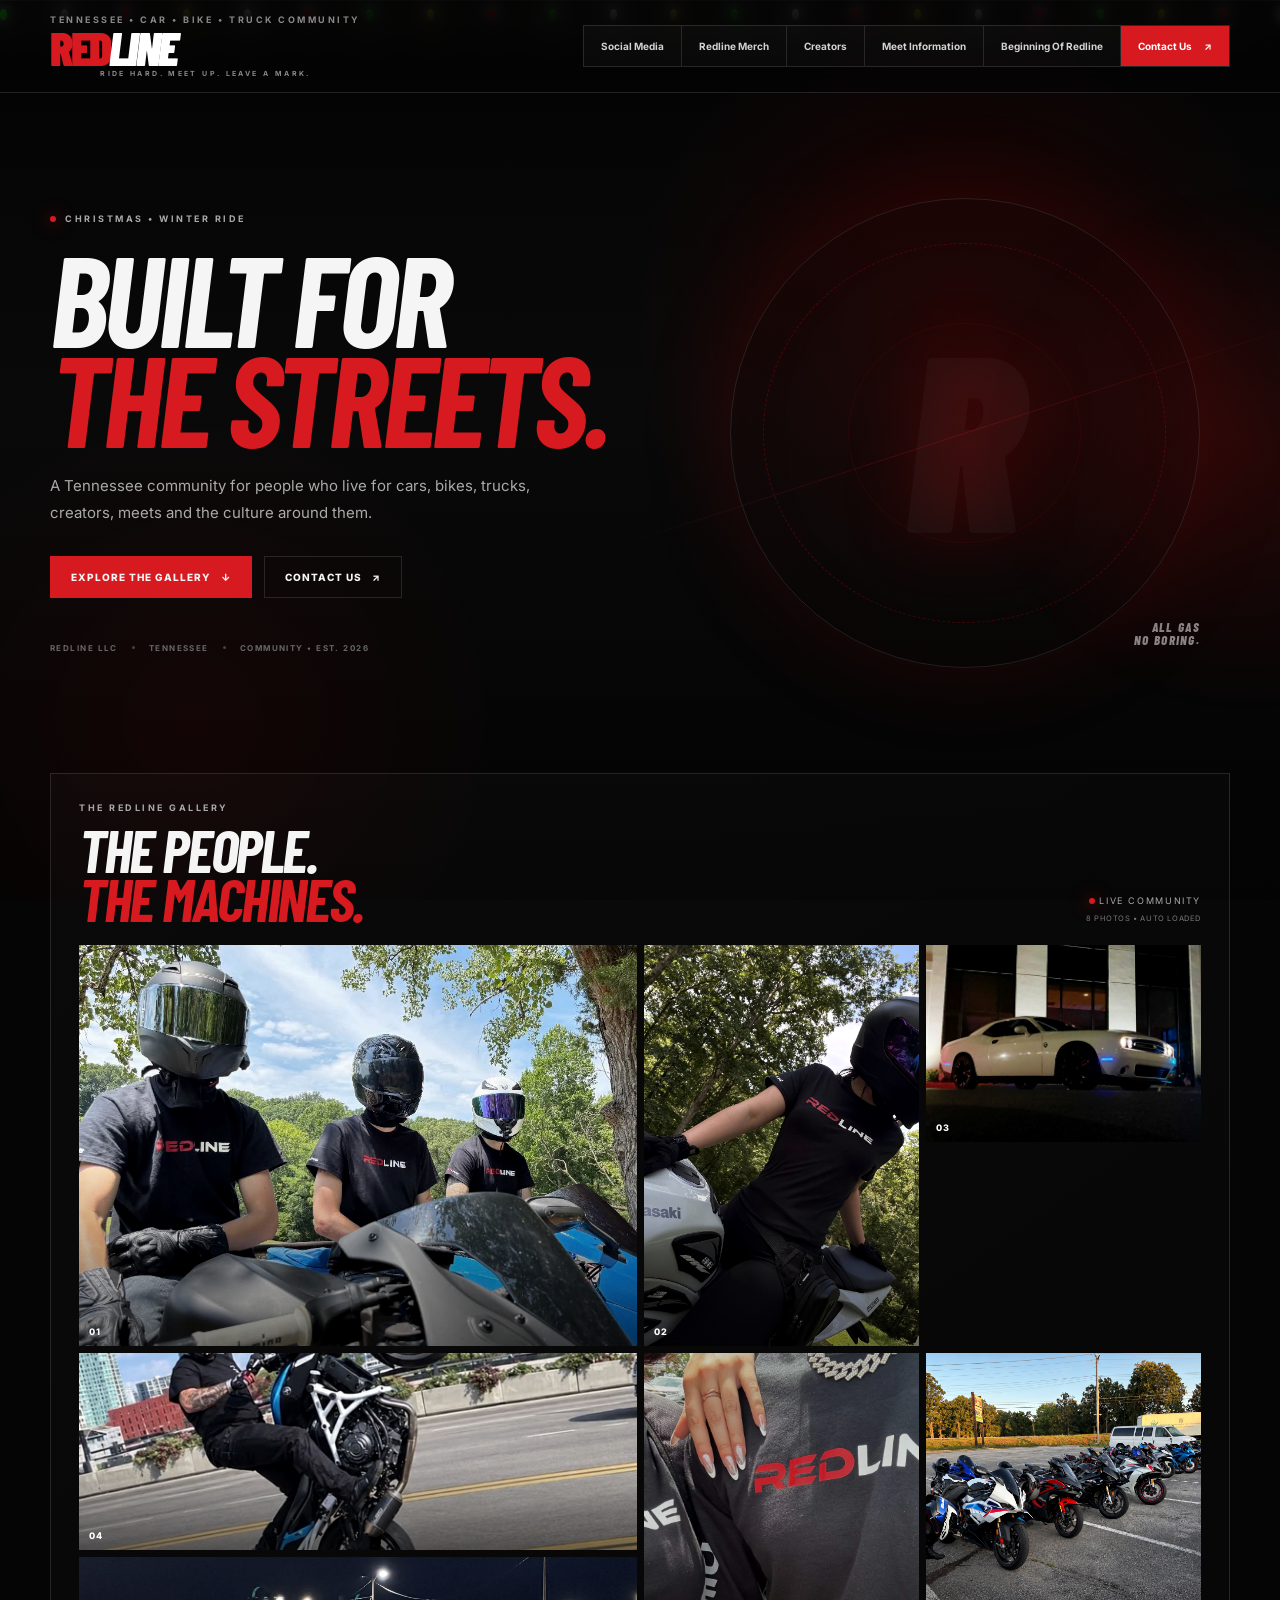
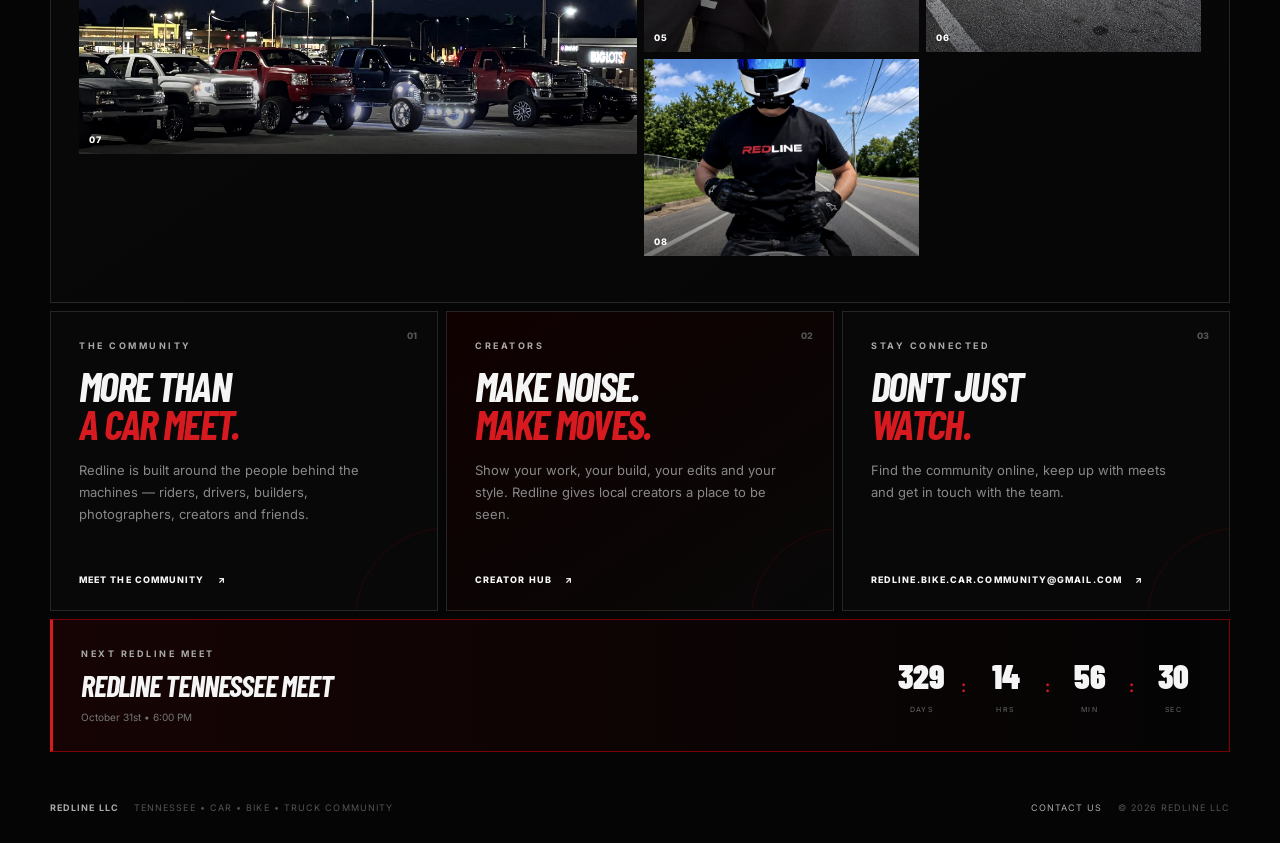
==== commit 3133e364: "Update index.html" ====
--- a/index.html
+++ b/index.html
@@ -32,7 +32,7 @@
 
       <nav id="site-nav" class="nav" aria-label="Primary navigation">
         <a href="/social/" target="_blank" rel="noopener">Social Media</a>
-        <a href="" target="_blank" rel="noopener">Redline Merch</a>
+        <a href="/merch/" target="_blank" rel="noopener">Redline Merch</a>
         <a href="/creators/" target="_blank" rel="noopener">Creators</a>
         <a href="/meet/">Meet Information</a>
         <a href="/beginning/" target="_blank" rel="noopener">Beginning Of Redline</a>
--- a/css/styles.css
+++ b/css/styles.css
@@ -12,7 +12,7 @@
 a{color:inherit;text-decoration:none}.shell{width:min(calc(100% - 40px),var(--max));margin-inline:auto}
 .site-header{position:sticky;top:0;z-index:20;background:rgba(4,4,4,.76);backdrop-filter:blur(18px);border-bottom:1px solid var(--line)}
 .header-inner{min-height:92px;width:min(calc(100% - 40px),var(--max));margin:auto;display:flex;align-items:center;justify-content:space-between;gap:28px}
-.brand{display:grid;line-height:1}.brand-kicker,.brand-tag,.eyebrow{font-size:9px;letter-spacing:.28em;font-weight:700;color:#888}.brand-word{font:900 48px/40px var(--display);font-style:italic;letter-spacing:-.06em;margin:3px 0}.brand-word i{color:#fff;font-style:normal}.brand-word b{color:var(--red);font-weight:900}.brand-tag{font-size:7px;letter-spacing:.34em;text-align:center}
+.brand{display:grid;line-height:1}.brand-kicker,.brand-tag,.eyebrow{font-size:9px;letter-spacing:.28em;font-weight:700;color:#888}.brand-word{font:900 48px/40px var(--display);font-style:italic;letter-spacing:-.06em;margin:3px 0}.brand-word i{color:var(--red);font-style:normal}.brand-word b{color:#fff;font-weight:900}.brand-tag{font-size:7px;letter-spacing:.34em;text-align:center}
 .nav{display:flex;align-items:stretch;border:1px solid var(--line);background:rgba(255,255,255,.025)}.nav a{padding:14px 17px;font:700 10px var(--body);color:#d2d2d2;border-right:1px solid var(--line);transition:.2s}.nav a:hover{background:#161616;color:#fff}.nav .nav-cta{border:0;background:var(--red);color:#fff}.nav .nav-cta:hover{background:#ff1717}.nav-cta span,.button span,.info-card a span{margin-left:10px}
 .menu-toggle{display:none;background:none;border:1px solid var(--line);color:#fff;padding:10px}.menu-toggle span{display:block;width:20px;height:1px;background:#fff;margin:4px}.menu-toggle em{font:700 8px var(--body);letter-spacing:.15em}
 .hero{min-height:680px;display:grid;grid-template-columns:1.1fr .9fr;align-items:center;position:relative}.hero-copy{padding:70px 0}.eyebrow{display:flex;align-items:center;gap:9px;color:#aaa}.dot,.live-dot{width:6px;height:6px;background:var(--red);border-radius:50%;display:inline-block;box-shadow:0 0 18px var(--red)}
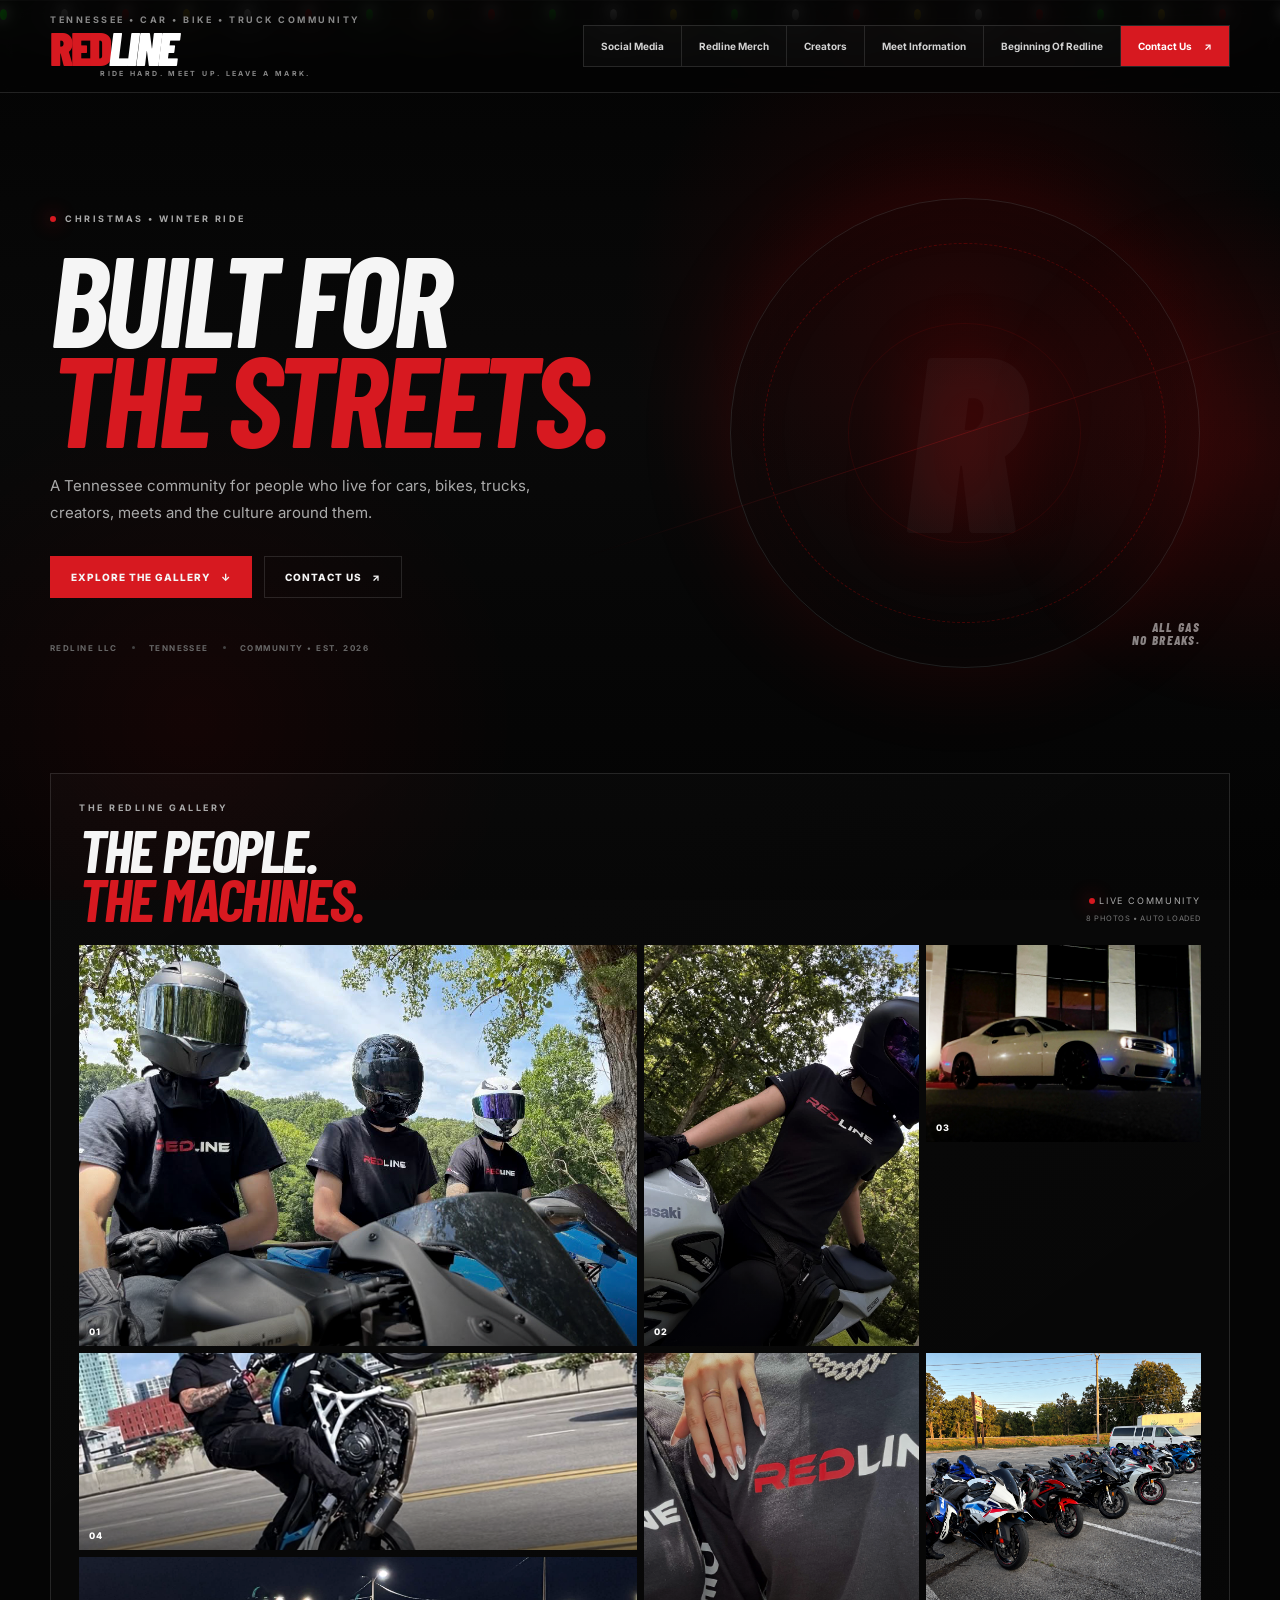
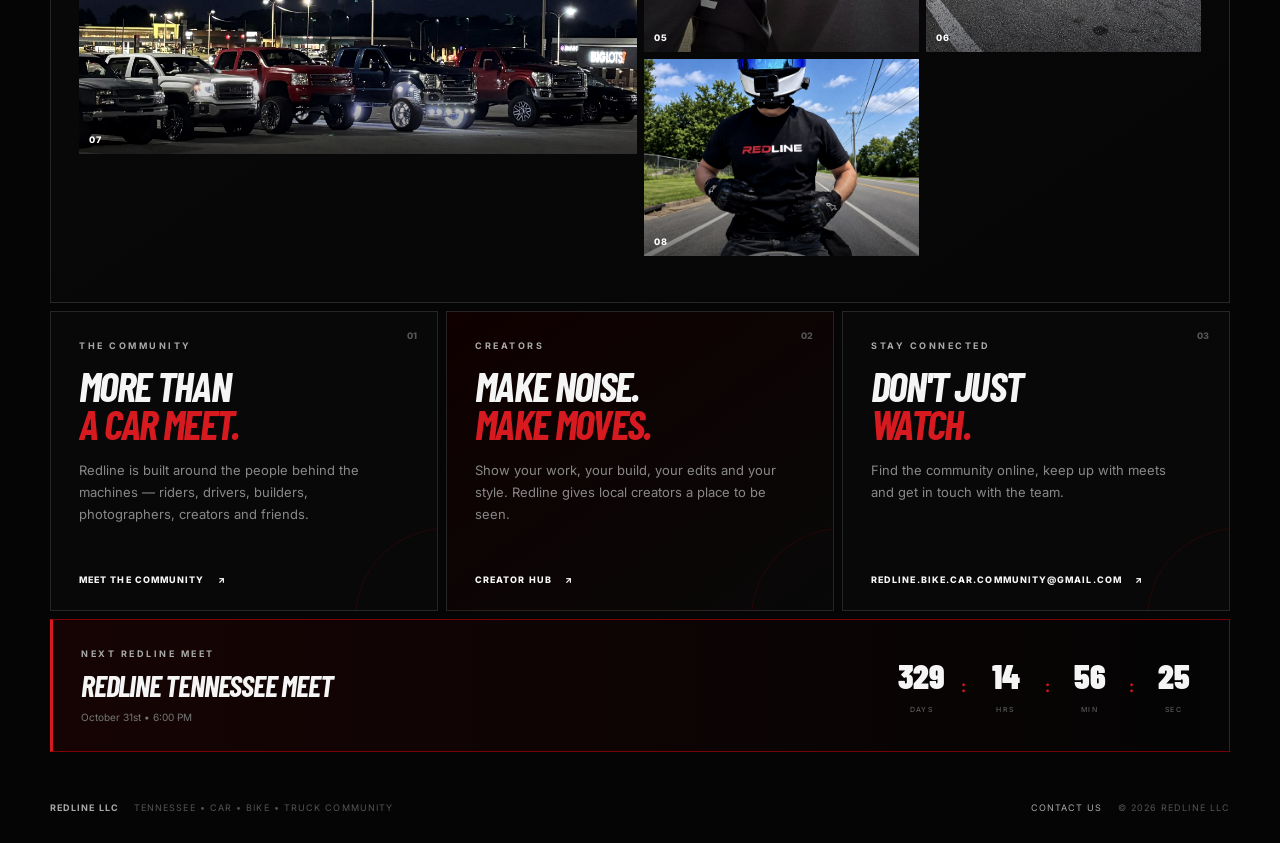
==== commit b17bc229: "Update index.html" ====
--- a/index.html
+++ b/index.html
@@ -59,7 +59,7 @@
         <div class="hero-ring"></div>
         <div class="hero-lines"></div>
         <div class="hero-mark">R</div>
-        <div class="hero-season">ALL GAS<br>NO BORING.</div>
+        <div class="hero-season">ALL GAS<br>NO BREAKS.</div>
       </div>
     </section>
 
--- a/css/styles.css
+++ b/css/styles.css
@@ -1,32 +1,831 @@
-:root{
-  --bg:#050505;--panel:#0a0a0a;--line:rgba(255,255,255,.12);--muted:#777;
-  --text:#f5f5f5;--red:#e60000;--red2:#ff2b2b;--max:1180px;
-  --display:"Barlow Condensed",Impact,sans-serif;--body:Inter,system-ui,sans-serif
-}
-*{box-sizing:border-box}html{scroll-behavior:smooth}body{margin:0;background:var(--bg);color:var(--text);font-family:var(--body);overflow-x:hidden}
-body:before{content:"";position:fixed;inset:0;z-index:-5;background:
-radial-gradient(circle at 75% 35%,rgba(120,0,0,.24),transparent 30%),
-radial-gradient(circle at 15% 80%,rgba(255,0,0,.06),transparent 25%),
-linear-gradient(180deg,#030303,#090909 45%,#030303);pointer-events:none}
-body:after{content:"";position:fixed;inset:0;z-index:-4;opacity:.14;pointer-events:none;background-image:linear-gradient(rgba(255,255,255,.04) 1px,transparent 1px),linear-gradient(90deg,rgba(255,255,255,.04) 1px,transparent 1px);background-size:70px 70px;mask-image:linear-gradient(to bottom,transparent,#000 20%,#000 80%,transparent)}
-a{color:inherit;text-decoration:none}.shell{width:min(calc(100% - 40px),var(--max));margin-inline:auto}
-.site-header{position:sticky;top:0;z-index:20;background:rgba(4,4,4,.76);backdrop-filter:blur(18px);border-bottom:1px solid var(--line)}
-.header-inner{min-height:92px;width:min(calc(100% - 40px),var(--max));margin:auto;display:flex;align-items:center;justify-content:space-between;gap:28px}
-.brand{display:grid;line-height:1}.brand-kicker,.brand-tag,.eyebrow{font-size:9px;letter-spacing:.28em;font-weight:700;color:#888}.brand-word{font:900 48px/40px var(--display);font-style:italic;letter-spacing:-.06em;margin:3px 0}.brand-word i{color:var(--red);font-style:normal}.brand-word b{color:#fff;font-weight:900}.brand-tag{font-size:7px;letter-spacing:.34em;text-align:center}
-.nav{display:flex;align-items:stretch;border:1px solid var(--line);background:rgba(255,255,255,.025)}.nav a{padding:14px 17px;font:700 10px var(--body);color:#d2d2d2;border-right:1px solid var(--line);transition:.2s}.nav a:hover{background:#161616;color:#fff}.nav .nav-cta{border:0;background:var(--red);color:#fff}.nav .nav-cta:hover{background:#ff1717}.nav-cta span,.button span,.info-card a span{margin-left:10px}
-.menu-toggle{display:none;background:none;border:1px solid var(--line);color:#fff;padding:10px}.menu-toggle span{display:block;width:20px;height:1px;background:#fff;margin:4px}.menu-toggle em{font:700 8px var(--body);letter-spacing:.15em}
-.hero{min-height:680px;display:grid;grid-template-columns:1.1fr .9fr;align-items:center;position:relative}.hero-copy{padding:70px 0}.eyebrow{display:flex;align-items:center;gap:9px;color:#aaa}.dot,.live-dot{width:6px;height:6px;background:var(--red);border-radius:50%;display:inline-block;box-shadow:0 0 18px var(--red)}
-h1,h2,h3{font-family:var(--display);text-transform:uppercase;font-style:italic;margin:0;letter-spacing:-.04em}h1{font-size:clamp(72px,10vw,138px);line-height:.78;margin:24px 0}h1 em,h2 em,h3 em{color:var(--red);font-style:inherit}.hero-lede{max-width:520px;color:#aaa;font-size:15px;line-height:1.8}.hero-actions{display:flex;gap:12px;margin-top:30px}.button{display:inline-flex;align-items:center;justify-content:center;padding:14px 20px;border:1px solid var(--line);font:800 10px var(--body);letter-spacing:.1em;text-transform:uppercase}.button-red{background:var(--red);border-color:var(--red)}.button-red:hover{background:#ff1717}.button-ghost:hover{border-color:#fff;background:#fff;color:#000}.trust-row{display:flex;gap:14px;align-items:center;margin-top:45px;font:700 8px var(--body);letter-spacing:.18em;color:#686868}.trust-row i{width:3px;height:3px;background:#444;border-radius:50%}
-.hero-art{height:500px;position:relative;display:grid;place-items:center}.hero-ring{width:min(470px,70vw);aspect-ratio:1;border:1px solid rgba(255,255,255,.1);border-radius:50%;box-shadow:0 0 100px rgba(230,0,0,.12),inset 0 0 80px rgba(230,0,0,.04);animation:spin 22s linear infinite}.hero-ring:before,.hero-ring:after{content:"";position:absolute;inset:12%;border:1px dashed rgba(255,0,0,.24);border-radius:50%;animation:spin 13s linear infinite reverse}.hero-ring:after{inset:28%;border-style:solid;opacity:.35}.hero-mark{position:absolute;font:900 250px/1 var(--display);font-style:italic;color:rgba(255,255,255,.03);text-shadow:0 0 70px rgba(230,0,0,.18)}.hero-season{position:absolute;bottom:35px;right:30px;font:800 13px/1.05 var(--display);font-style:italic;letter-spacing:.1em;text-align:right;color:#888}.hero-lines{position:absolute;width:150%;height:1px;background:linear-gradient(90deg,transparent,var(--red),transparent);transform:rotate(-18deg);opacity:.25}
-@keyframes spin{to{transform:rotate(360deg)}}@keyframes drift{0%,100%{transform:translate3d(0,0,0)}50%{transform:translate3d(0,-18px,0)}}
-.gallery{border:1px solid var(--line);background:linear-gradient(145deg,rgba(255,255,255,.025),rgba(255,255,255,.008));padding:28px}.section-head{display:flex;justify-content:space-between;align-items:end;margin-bottom:22px}.section-head h2{font-size:60px;line-height:.82;margin-top:12px}.gallery-meta{text-align:right;font-size:9px;letter-spacing:.18em;color:#777}.gallery-meta span{display:block;color:#aaa}.gallery-meta small{display:block;margin-top:8px;letter-spacing:.08em}
-.gallery-grid{display:grid;grid-template-columns:repeat(12,1fr);grid-auto-rows:95px;gap:7px}.gallery-item{position:relative;overflow:hidden;background:#111;grid-column:span 4;grid-row:span 3}.gallery-item:nth-child(1){grid-column:span 6;grid-row:span 4}.gallery-item:nth-child(2){grid-column:span 3;grid-row:span 4}.gallery-item:nth-child(3){grid-column:span 3;grid-row:span 2}.gallery-item:nth-child(4){grid-column:span 6;grid-row:span 2}.gallery-item:nth-child(5){grid-column:span 3;grid-row:span 3}.gallery-item:nth-child(6){grid-column:span 3;grid-row:span 3}.gallery-item:nth-child(7){grid-column:span 6;grid-row:span 2}.gallery-item:nth-child(8){grid-column:span 3;grid-row:span 2}
-.gallery-item img{width:100%;height:100%;object-fit:cover;display:block;filter:saturate(.88) contrast(1.05);transition:transform .7s cubic-bezier(.2,.8,.2,1),filter .4s}.gallery-item:hover img{transform:scale(1.06);filter:saturate(1.12) contrast(1.08)}.gallery-item:after{content:"";position:absolute;inset:0;background:linear-gradient(180deg,transparent 55%,rgba(0,0,0,.55));pointer-events:none}.gallery-num{position:absolute;z-index:2;bottom:9px;left:10px;color:#fff;font:800 9px var(--body);letter-spacing:.15em}.gallery-empty{grid-column:1/-1;padding:80px 20px;text-align:center;color:#777;border:1px dashed var(--line)}
-.gallery-footer{display:flex;justify-content:space-between;align-items:center;padding-top:18px}.gallery-footer p{margin:0;color:#666;font-size:11px}.gallery-footer code{color:#aaa}.is-hidden{display:none}
-.info-grid{display:grid;grid-template-columns:repeat(3,1fr);gap:8px;margin-top:8px}.info-card{position:relative;border:1px solid var(--line);padding:28px;min-height:300px;background:#080808;overflow:hidden}.info-card:after{content:"";position:absolute;width:180px;height:180px;border:1px solid rgba(255,0,0,.12);border-radius:50%;right:-100px;bottom:-100px}.info-card.accent{background:linear-gradient(145deg,#100000,#080808)}.card-num{position:absolute;right:20px;top:18px;color:#555;font:800 9px var(--body)}.info-card h3{font-size:42px;line-height:.9;margin:16px 0}.info-card p{color:#888;line-height:1.7;font-size:13px;max-width:310px}.info-card a{position:absolute;bottom:25px;font:800 9px var(--body);letter-spacing:.12em;text-transform:uppercase}
-.meet-banner{margin-top:8px;padding:28px;border:1px solid rgba(230,0,0,.5);border-left:3px solid var(--red);display:flex;justify-content:space-between;align-items:center;background:linear-gradient(90deg,rgba(230,0,0,.08),transparent)}.meet-banner h2{font-size:30px;margin:8px 0}.meet-banner p{margin:0;color:#777;font-size:10px}.countdown{display:flex;align-items:center;gap:12px}.countdown div{text-align:center;min-width:55px}.countdown strong{display:block;font:900 34px var(--display)}.countdown small{font-size:7px;letter-spacing:.2em;color:#666}.countdown>b{color:var(--red)}
-.site-footer{display:flex;justify-content:space-between;align-items:center;padding:50px 0 30px;color:#555;font-size:9px;letter-spacing:.12em;text-transform:uppercase}.site-footer div{display:flex;gap:15px}.site-footer strong{color:#aaa}.footer-right a{color:#aaa}
-.fx{position:fixed;inset:0;z-index:5;pointer-events:none;overflow:hidden}.fx-glow{position:absolute;width:45vw;height:45vw;right:-20vw;top:18vh;background:radial-gradient(circle,rgba(255,0,0,.12),transparent 65%);animation:drift 9s ease-in-out infinite}.particle{position:absolute;top:-30px;opacity:.8;animation:fall linear infinite}.pumpkin{font-size:clamp(18px,3vw,38px);filter:drop-shadow(0 0 12px rgba(255,80,0,.35))}.snow{width:5px;height:5px;border-radius:50%;background:#fff;box-shadow:0 0 8px #fff}.leaf{font-size:25px}.spark{width:2px;height:2px;background:#fff;box-shadow:0 0 8px 3px #fff;animation:pulse .7s ease-in-out infinite alternate}.burst{position:absolute;width:4px;height:4px;border-radius:50%;background:#fff;animation:burst 1.2s ease-out forwards}.pop{position:absolute;width:3px;height:3px;border-radius:50%;background:#fff;animation:pop 900ms ease-out forwards}@keyframes fall{to{transform:translate3d(var(--x),115vh,0) rotate(360deg)}}@keyframes pulse{to{transform:scale(4);opacity:.2}}@keyframes burst{0%{transform:scale(1);opacity:1}100%{transform:translate(var(--dx),var(--dy)) scale(.2);opacity:0}}@keyframes pop{0%{transform:scale(.2);opacity:0}20%{opacity:1}100%{transform:translate(var(--dx),var(--dy)) scale(.1);opacity:0}}
-body.halloween{--red:#ff4b00;--red2:#ff7a00}body.halloween .fx-glow{background:radial-gradient(circle,rgba(255,70,0,.13),transparent 65%)}body.christmas{--red:#d71920}body.july{--red:#e9e9e9}.july .hero-lines{background:linear-gradient(90deg,transparent,#fff,transparent)}
-@media(max-width:900px){.header-inner{min-height:72px}.brand-word{font-size:39px;line-height:33px}.brand-kicker{font-size:6px}.brand-tag{font-size:5px}.menu-toggle{display:block;position:relative;z-index:22}.nav{position:fixed;top:72px;left:12px;right:12px;display:none;flex-direction:column;background:rgba(5,5,5,.96);box-shadow:0 25px 60px #000}.nav.open{display:flex}.nav a{padding:17px;border-right:0;border-bottom:1px solid var(--line)}.hero{grid-template-columns:1fr;min-height:auto}.hero-copy{padding:80px 0 30px}.hero-art{height:270px}.hero-ring{width:250px}.hero-mark{font-size:150px}.section-head{align-items:start;gap:20px}.section-head h2{font-size:48px}.gallery-grid{grid-template-columns:repeat(2,1fr);grid-auto-rows:150px}.gallery-item,.gallery-item:nth-child(n){grid-column:span 1;grid-row:span 2}.gallery-item:nth-child(1),.gallery-item:nth-child(4),.gallery-item:nth-child(7){grid-column:span 2}.info-grid{grid-template-columns:1fr}.meet-banner{flex-direction:column;align-items:flex-start;gap:25px}.site-footer{flex-direction:column;align-items:flex-start;gap:20px}.site-footer div{flex-wrap:wrap}}
-@media(max-width:560px){.shell{width:min(calc(100% - 24px),var(--max))}.gallery{padding:14px}.hero-copy{padding-top:55px}h1{font-size:76px}.hero-lede{font-size:13px}.hero-actions{flex-direction:column}.button{width:100%}.trust-row{flex-wrap:wrap;margin-top:28px}.section-head{display:block}.gallery-meta{text-align:left;margin-top:16px}.gallery-grid{grid-auto-rows:120px}.gallery-item:nth-child(n){grid-column:span 1;grid-row:span 2}.gallery-item:nth-child(1){grid-column:span 2;grid-row:span 3}.gallery-item:nth-child(4),.gallery-item:nth-child(7){grid-column:span 2}.gallery-footer{display:block}.gallery-footer p{margin-top:12px}.countdown{gap:5px}.countdown div{min-width:44px}.countdown strong{font-size:28px}}
+:root {
+  --bg: #050505;
+  --panel: #0a0a0a;
+  --line: rgba(255, 255, 255, 0.12);
+  --muted: #777;
+  --text: #f5f5f5;
+  --red: #e60000;
+  --red2: #ff2b2b;
+  --max: 1180px;
+  --display: "Barlow Condensed", Impact, sans-serif;
+  --body: Inter, system-ui, sans-serif;
+}
+* {
+  box-sizing: border-box;
+}
+html {
+  scroll-behavior: smooth;
+}
+body {
+  margin: 0;
+  background: var(--bg);
+  color: var(--text);
+  font-family: var(--body);
+  overflow-x: hidden;
+}
+body:before {
+  content: "";
+  position: fixed;
+  inset: 0;
+  z-index: -5;
+  background:
+    radial-gradient(circle at 75% 35%, rgba(120, 0, 0, 0.24), transparent 30%),
+    radial-gradient(circle at 15% 80%, rgba(255, 0, 0, 0.06), transparent 25%),
+    linear-gradient(180deg, #030303, #090909 45%, #030303);
+  pointer-events: none;
+}
+body:after {
+  content: "";
+  position: fixed;
+  inset: 0;
+  z-index: -4;
+  opacity: 0.14;
+  pointer-events: none;
+  background-image:
+    linear-gradient(rgba(255, 255, 255, 0.04) 1px, transparent 1px),
+    linear-gradient(90deg, rgba(255, 255, 255, 0.04) 1px, transparent 1px);
+  background-size: 70px 70px;
+  mask-image: linear-gradient(
+    to bottom,
+    transparent,
+    #000 20%,
+    #000 80%,
+    transparent
+  );
+}
+a {
+  color: inherit;
+  text-decoration: none;
+}
+.shell {
+  width: min(calc(100% - 40px), var(--max));
+  margin-inline: auto;
+}
+.site-header {
+  position: sticky;
+  top: 0;
+  z-index: 20;
+  background: rgba(4, 4, 4, 0.76);
+  backdrop-filter: blur(18px);
+  border-bottom: 1px solid var(--line);
+}
+.header-inner {
+  min-height: 92px;
+  width: min(calc(100% - 40px), var(--max));
+  margin: auto;
+  display: flex;
+  align-items: center;
+  justify-content: space-between;
+  gap: 28px;
+}
+.brand {
+  display: grid;
+  line-height: 1;
+}
+.brand-kicker,
+.brand-tag,
+.eyebrow {
+  font-size: 9px;
+  letter-spacing: 0.28em;
+  font-weight: 700;
+  color: #888;
+}
+.brand-word {
+  font: 900 48px/40px var(--display);
+  font-style: italic;
+  letter-spacing: -0.06em;
+  margin: 3px 0;
+}
+.brand-word i {
+  color: var(--red);
+  font-style: normal;
+}
+.brand-word b {
+  color: #fff;
+  font-weight: 900;
+}
+.brand-tag {
+  font-size: 7px;
+  letter-spacing: 0.34em;
+  text-align: center;
+}
+.nav {
+  display: flex;
+  align-items: stretch;
+  border: 1px solid var(--line);
+  background: rgba(255, 255, 255, 0.025);
+}
+.nav a {
+  padding: 14px 17px;
+  font: 700 10px var(--body);
+  color: #d2d2d2;
+  border-right: 1px solid var(--line);
+  transition: 0.2s;
+}
+.nav a:hover {
+  background: #161616;
+  color: #fff;
+}
+.nav .nav-cta {
+  border: 0;
+  background: var(--red);
+  color: #fff;
+}
+.nav .nav-cta:hover {
+  background: #ff1717;
+}
+.nav-cta span,
+.button span,
+.info-card a span {
+  margin-left: 10px;
+}
+.menu-toggle {
+  display: none;
+  background: none;
+  border: 1px solid var(--line);
+  color: #fff;
+  padding: 10px;
+}
+.menu-toggle span {
+  display: block;
+  width: 20px;
+  height: 1px;
+  background: #fff;
+  margin: 4px;
+}
+.menu-toggle em {
+  font: 700 8px var(--body);
+  letter-spacing: 0.15em;
+}
+.hero {
+  min-height: 680px;
+  display: grid;
+  grid-template-columns: 1.1fr 0.9fr;
+  align-items: center;
+  position: relative;
+}
+.hero-copy {
+  padding: 70px 0;
+}
+.eyebrow {
+  display: flex;
+  align-items: center;
+  gap: 9px;
+  color: #aaa;
+}
+.dot,
+.live-dot {
+  width: 6px;
+  height: 6px;
+  background: var(--red);
+  border-radius: 50%;
+  display: inline-block;
+  box-shadow: 0 0 18px var(--red);
+}
+h1,
+h2,
+h3 {
+  font-family: var(--display);
+  text-transform: uppercase;
+  font-style: italic;
+  margin: 0;
+  letter-spacing: -0.04em;
+}
+h1 {
+  font-size: clamp(72px, 10vw, 138px);
+  line-height: 0.78;
+  margin: 24px 0;
+}
+h1 em,
+h2 em,
+h3 em {
+  color: var(--red);
+  font-style: inherit;
+}
+.hero-lede {
+  max-width: 520px;
+  color: #aaa;
+  font-size: 15px;
+  line-height: 1.8;
+}
+.hero-actions {
+  display: flex;
+  gap: 12px;
+  margin-top: 30px;
+}
+.button {
+  display: inline-flex;
+  align-items: center;
+  justify-content: center;
+  padding: 14px 20px;
+  border: 1px solid var(--line);
+  font: 800 10px var(--body);
+  letter-spacing: 0.1em;
+  text-transform: uppercase;
+}
+.button-red {
+  background: var(--red);
+  border-color: var(--red);
+}
+.button-red:hover {
+  background: #ff1717;
+}
+.button-ghost:hover {
+  border-color: #fff;
+  background: #fff;
+  color: #000;
+}
+.trust-row {
+  display: flex;
+  gap: 14px;
+  align-items: center;
+  margin-top: 45px;
+  font: 700 8px var(--body);
+  letter-spacing: 0.18em;
+  color: #686868;
+}
+.trust-row i {
+  width: 3px;
+  height: 3px;
+  background: #444;
+  border-radius: 50%;
+}
+.hero-art {
+  height: 500px;
+  position: relative;
+  display: grid;
+  place-items: center;
+}
+.hero-ring {
+  width: min(470px, 70vw);
+  aspect-ratio: 1;
+  border: 1px solid rgba(255, 255, 255, 0.1);
+  border-radius: 50%;
+  box-shadow:
+    0 0 100px rgba(230, 0, 0, 0.12),
+    inset 0 0 80px rgba(230, 0, 0, 0.04);
+  animation: spin 22s linear infinite;
+}
+.hero-ring:before,
+.hero-ring:after {
+  content: "";
+  position: absolute;
+  inset: 12%;
+  border: 1px dashed rgba(255, 0, 0, 0.24);
+  border-radius: 50%;
+  animation: spin 13s linear infinite reverse;
+}
+.hero-ring:after {
+  inset: 28%;
+  border-style: solid;
+  opacity: 0.35;
+}
+.hero-mark {
+  position: absolute;
+  font: 900 250px/1 var(--display);
+  font-style: italic;
+  color: rgba(255, 255, 255, 0.03);
+  text-shadow: 0 0 70px rgba(230, 0, 0, 0.18);
+}
+.hero-season {
+  position: absolute;
+  bottom: 35px;
+  right: 30px;
+  font: 800 13px/1.05 var(--display);
+  font-style: italic;
+  letter-spacing: 0.1em;
+  text-align: right;
+  color: #888;
+}
+.hero-lines {
+  position: absolute;
+  width: 150%;
+  height: 1px;
+  background: linear-gradient(90deg, transparent, var(--red), transparent);
+  transform: rotate(-18deg);
+  opacity: 0.25;
+}
+@keyframes spin {
+  to {
+    transform: rotate(360deg);
+  }
+}
+@keyframes drift {
+  0%,
+  100% {
+    transform: translate3d(0, 0, 0);
+  }
+  50% {
+    transform: translate3d(0, -18px, 0);
+  }
+}
+.gallery {
+  border: 1px solid var(--line);
+  background: linear-gradient(
+    145deg,
+    rgba(255, 255, 255, 0.025),
+    rgba(255, 255, 255, 0.008)
+  );
+  padding: 28px;
+}
+.section-head {
+  display: flex;
+  justify-content: space-between;
+  align-items: end;
+  margin-bottom: 22px;
+}
+.section-head h2 {
+  font-size: 60px;
+  line-height: 0.82;
+  margin-top: 12px;
+}
+.gallery-meta {
+  text-align: right;
+  font-size: 9px;
+  letter-spacing: 0.18em;
+  color: #777;
+}
+.gallery-meta span {
+  display: block;
+  color: #aaa;
+}
+.gallery-meta small {
+  display: block;
+  margin-top: 8px;
+  letter-spacing: 0.08em;
+}
+.gallery-grid {
+  display: grid;
+  grid-template-columns: repeat(12, 1fr);
+  grid-auto-rows: 95px;
+  gap: 7px;
+}
+.gallery-item {
+  position: relative;
+  overflow: hidden;
+  background: #111;
+  grid-column: span 4;
+  grid-row: span 3;
+}
+.gallery-item:nth-child(1) {
+  grid-column: span 6;
+  grid-row: span 4;
+}
+.gallery-item:nth-child(2) {
+  grid-column: span 3;
+  grid-row: span 4;
+}
+.gallery-item:nth-child(3) {
+  grid-column: span 3;
+  grid-row: span 2;
+}
+.gallery-item:nth-child(4) {
+  grid-column: span 6;
+  grid-row: span 2;
+}
+.gallery-item:nth-child(5) {
+  grid-column: span 3;
+  grid-row: span 3;
+}
+.gallery-item:nth-child(6) {
+  grid-column: span 3;
+  grid-row: span 3;
+}
+.gallery-item:nth-child(7) {
+  grid-column: span 6;
+  grid-row: span 2;
+}
+.gallery-item:nth-child(8) {
+  grid-column: span 3;
+  grid-row: span 2;
+}
+.gallery-item img {
+  width: 100%;
+  height: 100%;
+  object-fit: cover;
+  display: block;
+  filter: saturate(0.88) contrast(1.05);
+  transition:
+    transform 0.7s cubic-bezier(0.2, 0.8, 0.2, 1),
+    filter 0.4s;
+}
+.gallery-item:hover img {
+  transform: scale(1.06);
+  filter: saturate(1.12) contrast(1.08);
+}
+.gallery-item:after {
+  content: "";
+  position: absolute;
+  inset: 0;
+  background: linear-gradient(180deg, transparent 55%, rgba(0, 0, 0, 0.55));
+  pointer-events: none;
+}
+.gallery-num {
+  position: absolute;
+  z-index: 2;
+  bottom: 9px;
+  left: 10px;
+  color: #fff;
+  font: 800 9px var(--body);
+  letter-spacing: 0.15em;
+}
+.gallery-empty {
+  grid-column: 1/-1;
+  padding: 80px 20px;
+  text-align: center;
+  color: #777;
+  border: 1px dashed var(--line);
+}
+.gallery-footer {
+  display: flex;
+  justify-content: space-between;
+  align-items: center;
+  padding-top: 18px;
+}
+.gallery-footer p {
+  margin: 0;
+  color: #666;
+  font-size: 11px;
+}
+.gallery-footer code {
+  color: #aaa;
+}
+.is-hidden {
+  display: none;
+}
+.info-grid {
+  display: grid;
+  grid-template-columns: repeat(3, 1fr);
+  gap: 8px;
+  margin-top: 8px;
+}
+.info-card {
+  position: relative;
+  border: 1px solid var(--line);
+  padding: 28px;
+  min-height: 300px;
+  background: #080808;
+  overflow: hidden;
+}
+.info-card:after {
+  content: "";
+  position: absolute;
+  width: 180px;
+  height: 180px;
+  border: 1px solid rgba(255, 0, 0, 0.12);
+  border-radius: 50%;
+  right: -100px;
+  bottom: -100px;
+}
+.info-card.accent {
+  background: linear-gradient(145deg, #100000, #080808);
+}
+.card-num {
+  position: absolute;
+  right: 20px;
+  top: 18px;
+  color: #555;
+  font: 800 9px var(--body);
+}
+.info-card h3 {
+  font-size: 42px;
+  line-height: 0.9;
+  margin: 16px 0;
+}
+.info-card p {
+  color: #888;
+  line-height: 1.7;
+  font-size: 13px;
+  max-width: 310px;
+}
+.info-card a {
+  position: absolute;
+  bottom: 25px;
+  font: 800 9px var(--body);
+  letter-spacing: 0.12em;
+  text-transform: uppercase;
+}
+.meet-banner {
+  margin-top: 8px;
+  padding: 28px;
+  border: 1px solid rgba(230, 0, 0, 0.5);
+  border-left: 3px solid var(--red);
+  display: flex;
+  justify-content: space-between;
+  align-items: center;
+  background: linear-gradient(90deg, rgba(230, 0, 0, 0.08), transparent);
+}
+.meet-banner h2 {
+  font-size: 30px;
+  margin: 8px 0;
+}
+.meet-banner p {
+  margin: 0;
+  color: #777;
+  font-size: 10px;
+}
+.countdown {
+  display: flex;
+  align-items: center;
+  gap: 12px;
+}
+.countdown div {
+  text-align: center;
+  min-width: 55px;
+}
+.countdown strong {
+  display: block;
+  font: 900 34px var(--display);
+}
+.countdown small {
+  font-size: 7px;
+  letter-spacing: 0.2em;
+  color: #666;
+}
+.countdown > b {
+  color: var(--red);
+}
+.site-footer {
+  display: flex;
+  justify-content: space-between;
+  align-items: center;
+  padding: 50px 0 30px;
+  color: #555;
+  font-size: 9px;
+  letter-spacing: 0.12em;
+  text-transform: uppercase;
+}
+.site-footer div {
+  display: flex;
+  gap: 15px;
+}
+.site-footer strong {
+  color: #aaa;
+}
+.footer-right a {
+  color: #aaa;
+}
+.fx {
+  position: fixed;
+  inset: 0;
+  z-index: 5;
+  pointer-events: none;
+  overflow: hidden;
+}
+.fx-glow {
+  position: absolute;
+  width: 45vw;
+  height: 45vw;
+  right: -20vw;
+  top: 18vh;
+  background: radial-gradient(circle, rgba(255, 0, 0, 0.12), transparent 65%);
+  animation: drift 9s ease-in-out infinite;
+}
+.particle {
+  position: absolute;
+  top: -30px;
+  opacity: 0.8;
+  animation: fall linear infinite;
+}
+.pumpkin {
+  font-size: clamp(18px, 3vw, 38px);
+  filter: drop-shadow(0 0 12px rgba(255, 80, 0, 0.35));
+}
+.snow {
+  width: 5px;
+  height: 5px;
+  border-radius: 50%;
+  background: #fff;
+  box-shadow: 0 0 8px #fff;
+}
+.leaf {
+  font-size: 25px;
+}
+.spark {
+  width: 2px;
+  height: 2px;
+  background: #fff;
+  box-shadow: 0 0 8px 3px #fff;
+  animation: pulse 0.7s ease-in-out infinite alternate;
+}
+.burst {
+  position: absolute;
+  width: 4px;
+  height: 4px;
+  border-radius: 50%;
+  background: #ee1b1b;
+  animation: burst 1.2s ease-out forwards;
+}
+.pop {
+  position: absolute;
+  width: 3px;
+  height: 3px;
+  border-radius: 50%;
+  background: #00d9ff;
+  animation: pop 900ms ease-out forwards;
+}
+@keyframes fall {
+  to {
+    transform: translate3d(var(--x), 115vh, 0) rotate(360deg);
+  }
+}
+@keyframes pulse {
+  to {
+    transform: scale(4);
+    opacity: 0.2;
+  }
+}
+@keyframes burst {
+  0% {
+    transform: scale(1);
+    opacity: 1;
+  }
+  100% {
+    transform: translate(var(--dx), var(--dy)) scale(0.2);
+    opacity: 0;
+  }
+}
+@keyframes pop {
+  0% {
+    transform: scale(0.2);
+    opacity: 0;
+  }
+  20% {
+    opacity: 1;
+  }
+  100% {
+    transform: translate(var(--dx), var(--dy)) scale(0.1);
+    opacity: 0;
+  }
+}
+body.halloween {
+  --red: #ff4b00;
+  --red2: #ff7a00;
+}
+body.halloween .fx-glow {
+  background: radial-gradient(circle, rgba(255, 70, 0, 0.13), transparent 65%);
+}
+body.christmas {
+  --red: #d71920;
+}
+body.july {
+  --red: #0084ff;
+}
+.july .hero-lines {
+  background: linear-gradient(90deg, transparent, #fff, transparent);
+}
+@media (max-width: 900px) {
+  .header-inner {
+    min-height: 72px;
+  }
+  .brand-word {
+    font-size: 39px;
+    line-height: 33px;
+  }
+  .brand-kicker {
+    font-size: 6px;
+  }
+  .brand-tag {
+    font-size: 5px;
+  }
+  .menu-toggle {
+    display: block;
+    position: relative;
+    z-index: 22;
+  }
+  .nav {
+    position: fixed;
+    top: 72px;
+    left: 12px;
+    right: 12px;
+    display: none;
+    flex-direction: column;
+    background: rgba(5, 5, 5, 0.96);
+    box-shadow: 0 25px 60px #000;
+  }
+  .nav.open {
+    display: flex;
+  }
+  .nav a {
+    padding: 17px;
+    border-right: 0;
+    border-bottom: 1px solid var(--line);
+  }
+  .hero {
+    grid-template-columns: 1fr;
+    min-height: auto;
+  }
+  .hero-copy {
+    padding: 80px 0 30px;
+  }
+  .hero-art {
+    height: 270px;
+  }
+  .hero-ring {
+    width: 250px;
+  }
+  .hero-mark {
+    font-size: 150px;
+  }
+  .section-head {
+    align-items: start;
+    gap: 20px;
+  }
+  .section-head h2 {
+    font-size: 48px;
+  }
+  .gallery-grid {
+    grid-template-columns: repeat(2, 1fr);
+    grid-auto-rows: 150px;
+  }
+  .gallery-item,
+  .gallery-item:nth-child(n) {
+    grid-column: span 1;
+    grid-row: span 2;
+  }
+  .gallery-item:nth-child(1),
+  .gallery-item:nth-child(4),
+  .gallery-item:nth-child(7) {
+    grid-column: span 2;
+  }
+  .info-grid {
+    grid-template-columns: 1fr;
+  }
+  .meet-banner {
+    flex-direction: column;
+    align-items: flex-start;
+    gap: 25px;
+  }
+  .site-footer {
+    flex-direction: column;
+    align-items: flex-start;
+    gap: 20px;
+  }
+  .site-footer div {
+    flex-wrap: wrap;
+  }
+}
+@media (max-width: 560px) {
+  .shell {
+    width: min(calc(100% - 24px), var(--max));
+  }
+  .gallery {
+    padding: 14px;
+  }
+  .hero-copy {
+    padding-top: 55px;
+  }
+  h1 {
+    font-size: 76px;
+  }
+  .hero-lede {
+    font-size: 13px;
+  }
+  .hero-actions {
+    flex-direction: column;
+  }
+  .button {
+    width: 100%;
+  }
+  .trust-row {
+    flex-wrap: wrap;
+    margin-top: 28px;
+  }
+  .section-head {
+    display: block;
+  }
+  .gallery-meta {
+    text-align: left;
+    margin-top: 16px;
+  }
+  .gallery-grid {
+    grid-auto-rows: 120px;
+  }
+  .gallery-item:nth-child(n) {
+    grid-column: span 1;
+    grid-row: span 2;
+  }
+  .gallery-item:nth-child(1) {
+    grid-column: span 2;
+    grid-row: span 3;
+  }
+  .gallery-item:nth-child(4),
+  .gallery-item:nth-child(7) {
+    grid-column: span 2;
+  }
+  .gallery-footer {
+    display: block;
+  }
+  .gallery-footer p {
+    margin-top: 12px;
+  }
+  .countdown {
+    gap: 5px;
+  }
+  .countdown div {
+    min-width: 44px;
+  }
+  .countdown strong {
+    font-size: 28px;
+  }
+}
